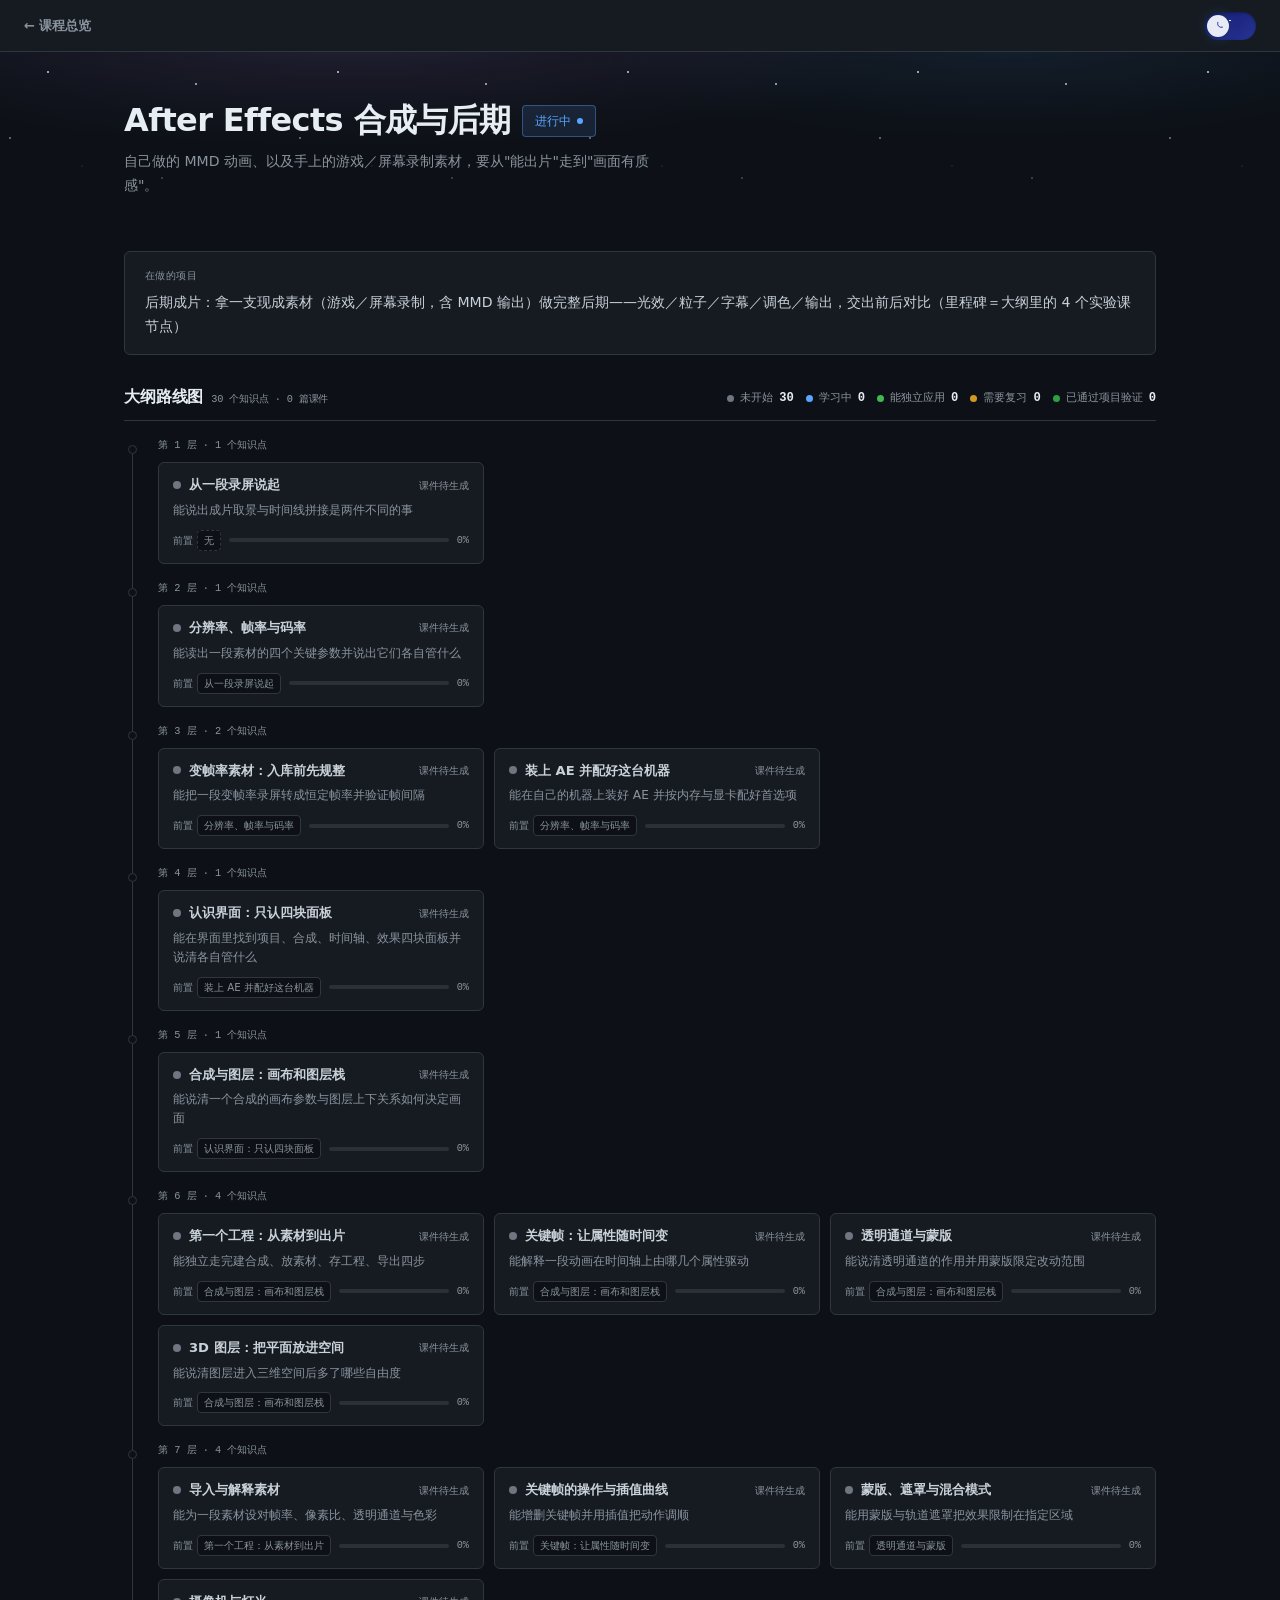
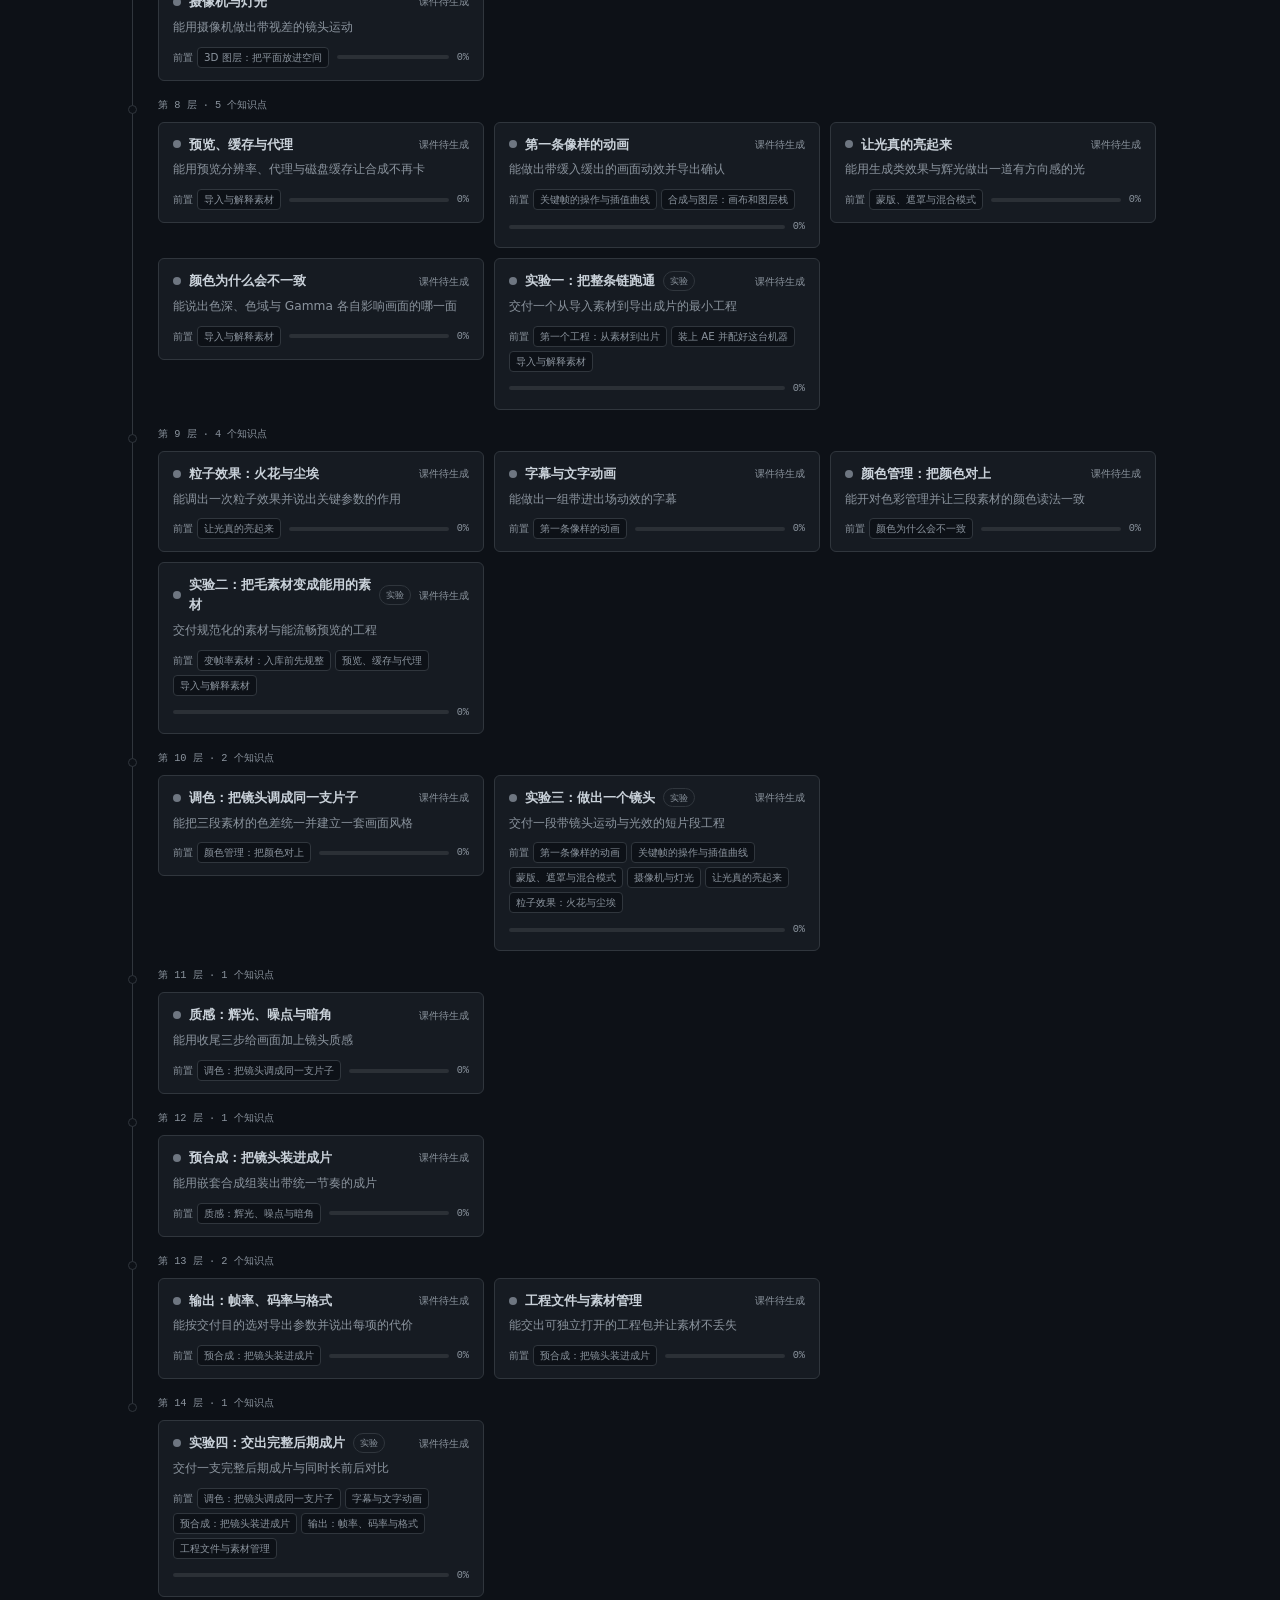
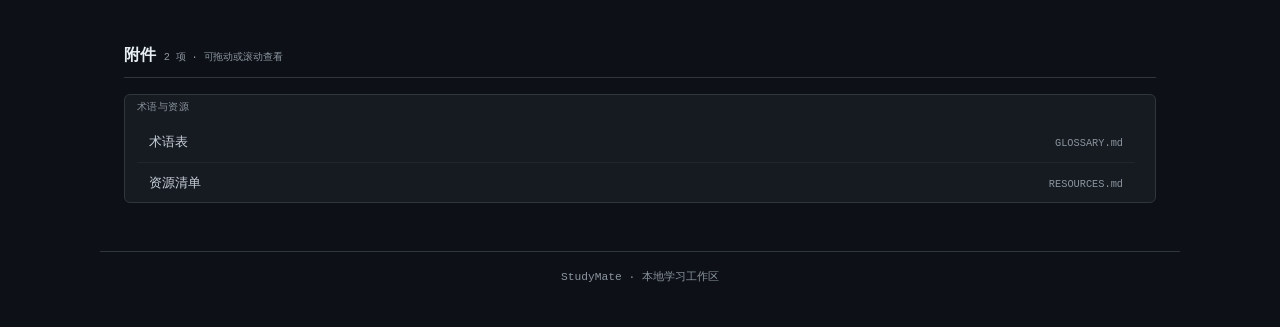
==== .learning/subjects/after-effects/index.html @ aaeaab0e "首次发布：StudyMate 学习站点（数据结构 408 + After Effects）" ====
<!DOCTYPE html>
<html lang="zh-CN" data-theme="dark">
<head>
<meta charset="UTF-8">
<meta name="viewport" content="width=device-width, initial-scale=1">
<meta name="description" content="科目主页：大纲路线图（点击节点展开课件）与附件。">
<title>After Effects 合成与后期 · 课程主页</title>

<!-- Sayo UI（vendored，MIT）+ 本项目共享主题层。
     科目页在 .learning/subjects/<slug>/ 下，共享层在 .learning/assets/，所以是 ../../assets/ -->
<link rel="stylesheet" href="../../assets/sayo/sayo.css">
<link rel="stylesheet" href="../../assets/learn-theme.css">

<!-- 主题：首帧前应用已保存的主题（共享逻辑在 ../../assets/learn-theme.js，
     暗色是默认（Sayo 的 Primer 暗色），亮色=我们的暖色系；URL 加 ?theme=light 可临时预览） -->
<script src="../../assets/learn-theme.js"></script>
<script>LearnTheme.apply();</script>

<style>
/* ═══════════════════════════════════════════════════════════════
   科目主页（大纲路线图 + 附件）· 页面专属样式
   组件来自 Sayo；主题与抬头背景图案在 learn-theme.css。
   本页样式全部内联：主页是生成产物，生成器只替换 LEARN 数据占位符注释行，
   其余内容原样保留。
   ═══════════════════════════════════════════════════════════════ */

/* ── 导航栏 ── */
.learn-back {
  display: inline-flex;
  align-items: center;
  gap: 6px;
  font-size: .875rem;
  color: var(--syo-fg-muted);
  text-decoration: none;
  transition: color 160ms var(--syo-ease-out);
}
.learn-back:hover { color: var(--syo-accent); }

/* ── 抬头 ── */
.learn-hero { position: relative; overflow: hidden; }
.learn-hero--subject { padding: clamp(30px, 4.5vw, 48px) 0 clamp(22px, 3vw, 30px); }
.learn-hero__inner { position: relative; z-index: 1; }

.learn-subject-head {
  display: flex;
  align-items: center;
  flex-wrap: wrap;
  gap: var(--syo-space-3);
}

.learn-subject-title {
  margin: 0;
  font-size: clamp(24px, 3.4vw, 32px);
  font-weight: 600;
  letter-spacing: -.02em;
  line-height: 1.3;
}

.learn-subject-mission {
  max-width: 62ch;
  margin: var(--syo-space-2) 0 0;
  font-size: .9375rem;
  line-height: 1.7;
  color: var(--syo-fg-muted);
}

/* ── 主体与区块 ── */
.learn-main { padding-top: 0; }

.learn-section { margin-top: var(--syo-space-8); }

.learn-section__head {
  display: flex;
  align-items: baseline;
  justify-content: space-between;
  flex-wrap: wrap;
  gap: var(--syo-space-2) var(--syo-space-4);
  padding-bottom: var(--syo-space-3);
  margin-bottom: var(--syo-space-4);
  border-bottom: 1px solid var(--syo-border);
}

.learn-section__title { margin: 0; font-size: 1.0625rem; font-weight: 600; }

.learn-section__hint {
  margin-left: var(--syo-space-2);
  font-family: var(--syo-font-mono);
  font-size: .6875rem;
  font-weight: 400;
  color: var(--syo-fg-muted);
}

/* ── 状态概览条（数值由脚本从节点 DOM 统计） ── */
.learn-overview { display: flex; flex-wrap: wrap; gap: var(--syo-space-3); }

.learn-overview__item {
  display: inline-flex;
  align-items: center;
  gap: 6px;
  font-size: .75rem;
  color: var(--syo-fg-muted);
}
.learn-overview__item b {
  font-family: var(--syo-font-mono);
  font-size: .8125rem;
  font-weight: 600;
  color: var(--syo-fg-default);
}

.learn-overview__dot { width: 7px; height: 7px; border-radius: 50%; background: var(--learn-todo); }
.learn-overview__item--learning .learn-overview__dot { background: var(--learn-learning); }
.learn-overview__item--done     .learn-overview__dot { background: var(--learn-done); }
.learn-overview__item--review   .learn-overview__dot { background: var(--learn-review); }
.learn-overview__item--verified .learn-overview__dot { background: var(--learn-verified); }

/* ── 在做的项目 ── */
.learn-project { margin-top: var(--syo-space-6); }

.learn-project__card {
  padding: var(--syo-space-4) var(--syo-space-5);
  background: var(--syo-bg-surface);
  border: 1px solid var(--syo-border);
  border-radius: var(--syo-radius-md);
}

.learn-project__label {
  display: block;
  font-family: var(--syo-font-mono);
  font-size: .6875rem;
  letter-spacing: .04em;
  color: var(--syo-fg-muted);
}

.learn-project__current { margin: 6px 0 0; font-size: .9375rem; }

.learn-project__lists {
  display: flex;
  flex-wrap: wrap;
  gap: var(--syo-space-6);
  margin-top: var(--syo-space-3);
}
.learn-project__sub {
  display: block;
  font-size: .75rem;
  color: var(--syo-fg-muted);
  margin-bottom: 4px;
}
.learn-project__lists ul { margin: 0; padding-left: 1.1em; font-size: .8125rem; line-height: 1.9; }

.learn-project__none {
  margin: 0;
  padding: var(--syo-space-4) var(--syo-space-5);
  font-size: .875rem;
  color: var(--syo-fg-muted);
  border: 1px dashed var(--syo-border);
  border-radius: var(--syo-radius-md);
}

/* ── 大纲路线图：分层卡片 ── */
.learn-roadmap { display: flex; flex-direction: column; }

.learn-level { display: flex; gap: var(--syo-space-4); }

/* 左侧主脉：把各层串成一条线 */
.learn-level__rail { position: relative; width: 18px; flex: none; }
.learn-level__rail::before {
  content: "";
  position: absolute;
  left: 8px; top: 0; bottom: 0;
  width: 1px;
  background: var(--syo-border);
}
.learn-level:first-child .learn-level__rail::before { top: 13px; }
.learn-level:last-child .learn-level__rail::before { bottom: calc(100% - 13px); }

.learn-level__dot {
  position: absolute;
  left: 4px; top: 8px;
  width: 9px; height: 9px;
  border-radius: 50%;
  background: var(--syo-bg-base);
  border: 1px solid var(--syo-border);
}

.learn-level__body { flex: 1; min-width: 0; padding-bottom: var(--syo-space-4); }

.learn-level__label {
  margin-bottom: var(--syo-space-2);
  font-family: var(--syo-font-mono);
  font-size: .6875rem;
  color: var(--syo-fg-muted);
}

.learn-level__grid {
  display: grid;
  grid-template-columns: repeat(auto-fill, minmax(272px, 1fr));
  gap: 10px;
  /* 关键：默认 stretch 会让同层卡片被最高的一张拉齐，
     看起来像"一起展开了"——改成 start，每张卡保持自身高度 */
  align-items: start;
}

/* ── 节点卡（有课件的可点击展开） ── */
.learn-node {
  display: block;
  padding: 12px 14px;
  background: var(--syo-bg-surface);
  border: 1px solid var(--syo-border);
  border-radius: var(--syo-radius-md);
  transition: border-color 160ms var(--syo-ease-out), transform 160ms var(--syo-ease-out);
}
.learn-node--expandable { cursor: pointer; }
.learn-node:hover { border-color: var(--syo-accent); transform: translateY(-1px); }
/* 展开时只给父卡片描边高亮，父卡片本身不长大——长大的是它下面的子卡片组 */
.learn-slot[open] > .learn-node { border-color: var(--syo-accent); }

/* 卡片不许被内容撑宽：details 是网格项、.learn-node 是它的子块，两层都要 min-width:0，
   否则标题的 min-content（nowrap 中文串）会把卡片顶出所在列——"标题超出卡片宽度"就是这么来的 */
.learn-slot, .learn-node { min-width: 0; }

/* 父卡片作为 <summary>：去掉原生三角标记 */
summary.learn-node { list-style: none; }
summary.learn-node::-webkit-details-marker { display: none; }
summary.learn-node:focus-visible { outline: 2px solid var(--syo-accent); outline-offset: 3px; }

.learn-node__row { display: flex; align-items: center; gap: 8px; }

.learn-node__dot { width: 8px; height: 8px; border-radius: 50%; flex: none; background: var(--learn-todo); }

.learn-node__title {
  margin: 0;
  min-width: 0;
  /* 标题最多两行：卡片这一行还有课型徽标/状态/箭头，一行放不下 16 字标题；
     两行比省略号友好，也不至于把卡片撑高（上限由 gen_home.py 的软提醒兜着） */
  display: -webkit-box;
  -webkit-box-orient: vertical;
  -webkit-line-clamp: 2;
  overflow: hidden;
  font-size: .875rem;
  font-weight: 600;
  line-height: 1.5;
  overflow-wrap: anywhere;
}

.learn-node__now {
  flex: none;
  padding: 1px 6px;
  font-family: var(--syo-font-mono);
  font-size: .625rem;
  color: var(--syo-accent);
  border: 1px solid var(--learn-line-accent);
  border-radius: 999px;
}

/* 课型徽标：kind 为「实验」的节点（里程碑验收课）在标题行标出来 */
.learn-node__kind {
  flex: none;
  padding: 1px 6px;
  font-size: .625rem;
  color: var(--syo-fg-muted);
  border: 1px solid var(--syo-border);
  border-radius: 999px;
}

.learn-node__status {
  margin-left: auto;
  flex: none;
  font-size: .6875rem;
  color: var(--syo-fg-muted);
  white-space: nowrap;
}

.learn-node__nolesson {
  margin-left: auto;
  flex: none;
  font-size: .6875rem;
  color: var(--syo-fg-muted);
  white-space: nowrap;
}

/* 展开箭头：纯 CSS 画的 V 形，展开时旋转 */
.learn-node__caret {
  flex: none;
  width: 7px;
  height: 7px;
  margin-left: 2px;
  margin-right: 3px;
  border-right: 1.5px solid var(--syo-fg-muted);
  border-bottom: 1.5px solid var(--syo-fg-muted);
  transform: rotate(-45deg);
  transition: transform 180ms var(--syo-ease-out);
}
.learn-slot[open] .learn-node__caret { transform: rotate(45deg); }

.learn-node__objective {
  display: -webkit-box;
  -webkit-box-orient: vertical;
  -webkit-line-clamp: 2;
  overflow: hidden;
  margin: 6px 0 0;
  font-size: .8125rem;
  line-height: 1.55;
  color: var(--syo-fg-muted);
}

.learn-node__foot { display: flex; align-items: center; gap: 8px; margin-top: 10px; flex-wrap: wrap; }

.learn-node__prereq, .learn-node__chip, .learn-node__mastery, .learn-node__pct { display: inline-flex; }

.learn-node__prereq {
  display: flex;
  align-items: center;
  gap: 4px;
  flex-wrap: wrap;
  font-size: .6875rem;
  color: var(--syo-fg-muted);
}

.learn-node__chip {
  padding: 1px 6px;
  font-size: .6875rem;
  border: 1px solid var(--syo-border);
  border-radius: var(--syo-radius-sm);
  background: var(--syo-bg-base);
}
/* 「无前置」用虚线边框区分，不用 opacity：半透明文字会把对比度压到 2.4:1 */
.learn-node__chip--none { border-style: dashed; }

.learn-node__mastery {
  flex: 1;
  min-width: 36px;
  height: 4px;
  background: var(--learn-track);
  border-radius: 999px;
  overflow: hidden;
}
.learn-node__mastery i { display: block; height: 100%; background: var(--syo-accent); border-radius: 999px; }

.learn-node__pct {
  font-family: var(--syo-font-mono);
  font-size: .6875rem;
  color: var(--syo-fg-muted);
}

/* ── 展开出来的课件子树：一群子卡片 ──
   父卡片不变大；它下面长出一组子卡片，用一条竖线串起来。
   竖线横坐标对齐父卡片的状态点（x=18px），所以看着就是从父节点长出来的。
   子卡片组整体左内边距 30px → 相对子卡片，竖线在 -12px 处。 */
.learn-node__children {
  display: flex;
  flex-direction: column;
  gap: 8px;
  margin-top: 10px;
  padding-left: 30px;
}

.learn-child {
  position: relative;
  display: flex;
  align-items: baseline;
  gap: 8px;
  padding: 8px 12px;
  background: var(--syo-bg-surface);
  border: 1px solid var(--syo-border);
  border-radius: var(--syo-radius-sm);
  font-size: .8125rem;
  color: var(--syo-fg-body);
  text-decoration: none;
  transition: border-color 140ms var(--syo-ease-out), color 140ms var(--syo-ease-out);
}
/* 悬停只改颜色/描边，绝不能用 transform：子卡片一移动，
   挂在它身上的竖线段与分支圆点会跟着偏，树线就断了 */
.learn-child:hover { border-color: var(--syo-accent); color: var(--syo-accent); }
.learn-child:focus-visible { outline: 2px solid var(--syo-accent); outline-offset: 2px; }

/* 竖线：每个子卡片画自己那一段（跨过卡间 8px 间隙），最后一个只画到自身中点 */
.learn-child::before {
  content: "";
  position: absolute;
  left: -12px;
  top: -9px;
  bottom: -9px;
  width: 1px;
  background: var(--syo-border);
}
.learn-child:first-child::before { top: -16px; }   /* 向上接到父卡片 */
.learn-child:last-child::before { bottom: 50%; }

/* 肘：竖线拐进子卡片 */
.learn-child::after {
  content: "";
  position: absolute;
  left: -12px;
  top: 50%;
  width: 12px;
  height: 1px;
  background: var(--syo-border);
}

/* 分支圆点：落在竖线上，与外侧大纲的层级点同款 */
.learn-child__dot {
  position: absolute;
  left: -15.5px;
  top: 50%;
  width: 7px;
  height: 7px;
  margin-top: -3.5px;
  border-radius: 50%;
  background: var(--syo-bg-base);
  border: 1px solid var(--syo-border);
  transition: border-color 140ms var(--syo-ease-out), background-color 140ms var(--syo-ease-out);
}
.learn-child:hover .learn-child__dot { border-color: var(--syo-accent); background: var(--syo-accent); }

.learn-child__no { font-family: var(--syo-font-mono); font-size: .6875rem; color: var(--syo-fg-muted); }
.learn-child__title { min-width: 0; overflow: hidden; text-overflow: ellipsis; white-space: nowrap; }

/* 状态着色：只用状态点，不给整卡上底色 */
.learn-node--learning .learn-node__dot { background: var(--learn-learning); }
.learn-node--done     .learn-node__dot { background: var(--learn-done); }
.learn-node--review   .learn-node__dot { background: var(--learn-review); }
.learn-node--verified .learn-node__dot { background: var(--learn-verified); }

.learn-roadmap__empty,
.learn-attachments__empty {
  margin: 0;
  padding: var(--syo-space-6) var(--syo-space-1);
  font-size: .875rem;
  color: var(--syo-fg-muted);
}

/* ── 附件区：纵向惯性滚动容器 ──
   Sayo 的 .syo-inertia 默认是横排卡片轨道；附件要竖排，所以这里覆盖
   （惯性 JS 本身是双轴的，纵向一样有惯性）。
   滚动区必须"看起来就能滚"，否则用户只会看到一列被截断的附件：
     · 面板外观（底色 + 描边 + 圆角）—— 和页面内容区分开，像个窗口
     · 常驻滚动条 —— 一进页面就能看到右侧有滚动条
     · 底部提示条（sticky）—— 明说"向下滚动查看更多"，滚到底自动隐藏
     · tabindex=0 —— 键盘也能滚（见下方 HTML），焦点环给可见反馈 */
.learn-attachments {
  display: block;
  max-height: 360px;
  overflow-x: hidden;
  overflow-y: auto;
  padding: 4px 10px 0 12px;
  background: var(--syo-bg-surface);
  border: 1px solid var(--syo-border);
  border-radius: var(--syo-radius-md);
  scrollbar-width: thin;
  scrollbar-color: var(--syo-fg-muted) var(--syo-bg-base);
  scrollbar-gutter: stable;
  overscroll-behavior: contain;
  cursor: grab;
}
.learn-attachments:focus-visible { outline: 2px solid var(--syo-accent); outline-offset: 2px; }

/* 常驻滚动条（Chrome/Safari）：一进页面就看得见 */
.learn-attachments::-webkit-scrollbar { width: 9px; }
.learn-attachments::-webkit-scrollbar-track { background: var(--syo-bg-base); border-radius: 999px; }
.learn-attachments::-webkit-scrollbar-thumb {
  background: var(--syo-fg-muted);
  border: 2px solid var(--syo-bg-surface);
  border-radius: 999px;
}
.learn-attachments:hover::-webkit-scrollbar-thumb { background: var(--syo-accent); }

/* 底部提示条：吸在可视区底部；滚到底或内容不足一屏时由脚本隐藏 */
.learn-attachments__more {
  position: sticky;
  bottom: 0;
  margin: 0 -10px 0 -12px;
  padding: 20px 12px 8px;
  background: linear-gradient(to bottom, transparent, var(--syo-bg-surface) 62%);
  font-family: var(--syo-font-mono);
  font-size: .6875rem;
  color: var(--syo-fg-muted);
  text-align: center;
  pointer-events: none;
}
.learn-attachments.is-end .learn-attachments__more,
.learn-attachments.is-short .learn-attachments__more { display: none; }

.learn-attachments__group + .learn-attachments__group { margin-top: var(--syo-space-4); }

.learn-attachments__label {
  margin-bottom: 6px;
  font-family: var(--syo-font-mono);
  font-size: .6875rem;
  letter-spacing: .04em;
  color: var(--syo-fg-muted);
}

.learn-attachment {
  display: flex;
  align-items: baseline;
  justify-content: space-between;
  gap: var(--syo-space-3);
  padding: 9px 12px;
  border-bottom: 1px solid var(--syo-border-muted);
  color: inherit;
  text-decoration: none;
  /* 附件行全是链接：禁掉原生"拖链接"（会出幽灵图并抢走拖拽），
     并禁止拖拽时选中文字——整个面板都要能当拖拽手柄用 */
  -webkit-user-drag: none;
  user-select: none;
  transition: background-color 140ms var(--syo-ease-out), color 140ms var(--syo-ease-out);
}
.learn-attachment:hover { background: var(--syo-bg-base); color: var(--syo-accent); }
.learn-attachment:last-child { border-bottom: 0; }

.learn-attachment__title { font-size: .875rem; min-width: 0; overflow: hidden; text-overflow: ellipsis; white-space: nowrap; }
.learn-attachment__meta {
  flex: none;
  font-family: var(--syo-font-mono);
  font-size: .6875rem;
  color: var(--syo-fg-muted);
}

/* ── 窄屏 ── */
@media (max-width: 768px) {
  .learn-level__grid { grid-template-columns: 1fr; }
  .learn-attachment__meta { display: none; }
}
</style>
</head>

<body>
<a class="learn-skip" href="#learn-content">跳到路线图</a>

<nav class="syo-nav">
  <span class="syo-nav-brand">
    <a class="learn-back" href="../../../index.html">← 课程总览</a>
  </span>

  <div class="syo-nav-links">
    <label class="syo-toggle syo-toggle--theme" id="learn-theme-toggle" title="切换深浅主题" aria-label="切换深浅主题">
      <input type="checkbox" id="learn-theme-checkbox" checked>
      <span class="syo-toggle-track"></span>
      <span class="syo-toggle-knob">
        <svg class="syo-toggle-sun" viewBox="0 0 20 20" fill="none" aria-hidden="true"><circle cx="10" cy="10" r="3.5" stroke="#f57c00" stroke-width="1.5"/><path d="M10 2v2.5M10 15.5V18M2 10h2.5M15.5 10H18M4.34 4.34l1.77 1.77M13.89 13.89l1.77 1.77M4.34 15.66l1.77-1.77M13.89 6.11l1.77-1.77" stroke="#f57c00" stroke-width="1.2" stroke-linecap="round"/></svg>
        <svg class="syo-toggle-moon" viewBox="0 0 20 20" fill="none" aria-hidden="true"><path d="M16.5 12.5A6 6 0 019 4.5a6 6 0 007.5 8z" stroke="#5c6bc0" stroke-width="1.5" stroke-linejoin="round"/></svg>
      </span>
    </label>
  </div>
</nav>

<header class="learn-hero learn-hero--subject">
  <!-- 抬头背景图案（本页不挂视差：视差只开在正文的惯性滚动与课件目录上） -->
  <span class="learn-hero__grid" aria-hidden="true"></span>
  <span class="learn-hero__nebula" aria-hidden="true"></span>
  <span class="learn-hero__stars learn-hero__stars--far" aria-hidden="true"></span>
  <span class="learn-hero__stars learn-hero__stars--near" aria-hidden="true"></span>

  <div class="syo-container learn-hero__inner">
    <div class="learn-subject-head">
      <h1 class="learn-subject-title">After Effects 合成与后期</h1>
      <span class="syo-tag learn-status learn-status--active">进行中<span class="syo-tag-dot syo-tag-dot--blue"></span></span>
    </div>
    <p class="learn-subject-mission">自己做的 MMD 动画、以及手上的游戏／屏幕录制素材，要从"能出片"走到"画面有质感"。</p>
  </div>
</header>

<main class="syo-container learn-main" id="learn-content">

  <!-- 在做的项目：gen_home.py 用 progress.yaml 的 project.current 渲染
       （里程碑是路线图里 `kind: 实验` 的节点，不在这张卡片里） -->
  <section class="learn-project" aria-label="在做的项目">
    <div class="learn-project__card">
  <span class="learn-project__label">在做的项目</span>
  <p class="learn-project__current">后期成片：拿一支现成素材（游戏／屏幕录制，含 MMD 输出）做完整后期——光效／粒子／字幕／调色／输出，交出前后对比（里程碑＝大纲里的 4 个实验课节点）</p>
</div>
  </section>

  <section class="learn-section" aria-labelledby="learn-roadmap-title">
    <div class="learn-section__head">
      <h2 class="learn-section__title" id="learn-roadmap-title">大纲路线图<span class="learn-section__hint" id="learn-roadmap-meta"></span></h2>
      <!-- 状态概览条：数值由脚本从节点 DOM 统计（生成器不必为此准备占位符） -->
      <div class="learn-overview" id="learn-overview">
        <span class="learn-overview__item learn-overview__item--todo"><span class="learn-overview__dot"></span>未开始<b id="learn-count-todo">–</b></span>
        <span class="learn-overview__item learn-overview__item--learning"><span class="learn-overview__dot"></span>学习中<b id="learn-count-learning">–</b></span>
        <span class="learn-overview__item learn-overview__item--done"><span class="learn-overview__dot"></span>能独立应用<b id="learn-count-done">–</b></span>
        <span class="learn-overview__item learn-overview__item--review"><span class="learn-overview__dot"></span>需要复习<b id="learn-count-review">–</b></span>
        <span class="learn-overview__item learn-overview__item--verified"><span class="learn-overview__dot"></span>已通过项目验证<b id="learn-count-verified">–</b></span>
      </div>
    </div>

    <!--
      ============================================================
      生成器渲染规范 1（gen_home.py 按此结构替换下方占位符整行）
      ============================================================
      · 占位符整行替换为 <div class="learn-roadmap">…层级…</div>；
        没有大纲时替换为空字符串（空状态由页面脚本显示）。
      · 分层：按 curriculum.yaml 的 prerequisites 算最长路径层级，第 1 层在前；
        edges 用于校验与跨层依赖，不直接渲染。

      <div class="learn-roadmap">
        <div class="learn-level">
          <div class="learn-level__rail"><span class="learn-level__dot"></span></div>
          <div class="learn-level__body">
            <div class="learn-level__label">第 1 层 · 2 个知识点</div>
            <div class="learn-level__grid">

              <details class="learn-slot" data-id="<节点id>">
                <summary class="learn-node learn-node--learning learn-node--expandable">
                  <span class="learn-node__row">
                    <span class="learn-node__dot"></span>
                    <span class="learn-node__title">节点标题</span>
                    <span class="learn-node__now">当前</span>
                    <span class="learn-node__status">学习中</span>
                    <span class="learn-node__caret" aria-hidden="true"></span>
                  </span>
                  <span class="learn-node__objective">节点目标（objective）</span>
                  <span class="learn-node__foot">
                    <span class="learn-node__prereq">前置 <span class="learn-node__chip">前置节点名</span></span>
                    <span class="learn-node__mastery"><i style="width:NN%"></i></span>
                    <span class="learn-node__pct">NN%</span>
                  </span>
                </summary>
                <div class="learn-node__children">
                  <a class="learn-child" href="lessons/NNNN-xxx.html">
                    <span class="learn-child__dot" aria-hidden="true"></span>
                    <span class="learn-child__no">NNNN</span>
                    <span class="learn-child__title">课件标题</span>
                  </a>
                  （该节点有几篇课件就写几张子卡片，按编号升序）
                </div>
              </details>
              </article>

              没有课件的节点（不可展开）：

              <article class="learn-node learn-node--todo" data-id="<节点id>" data-status="未开始" data-mastery="0">
                <span class="learn-node__row">
                  <span class="learn-node__dot"></span>
                  <span class="learn-node__title">节点标题</span>
                  <span class="learn-node__nolesson">课件待生成</span>
                </span>
                <span class="learn-node__objective">节点目标（objective）</span>
                <span class="learn-node__foot">
                  <span class="learn-node__prereq">前置 <span class="learn-node__chip">前置节点名</span></span>
                  <span class="learn-node__mastery"><i style="width:0%"></i></span>
                  <span class="learn-node__pct">0%</span>
                </span>
              </article>

            </div>
          </div>
        </div>
        …
      </div>

      · 状态 class 映射：未开始→--todo；学习中与初步理解→--learning；
        能独立应用→--done；需要复习→--review；已通过项目验证→--verified
      · 状态文本写 progress.yaml 的原值；data-status 也写原值
      · data-id 必须写课程节点 id（展开状态按它记忆）
      · 有课件的节点：外层用原生 <details class="learn-slot" data-id="<节点id>">
        （无 JS 也能展开、键盘天然可达）；父卡片本身是
        <summary class="learn-node learn-node--<状态> learn-node--expandable">，
        父卡片不会因为展开而变大——变高的是 details 容器本身；
        它下面（details 内容区）是 <div class="learn-node__children">，
        里面按编号升序放该节点的全部课件，每个课件是一张子卡片：
          <a class="learn-child" href="lessons/NNNN-xxx.html">
            <span class="learn-child__dot" aria-hidden="true"></span>
            <span class="learn-child__no">NNNN</span>
            <span class="learn-child__title">课件标题</span>
          </a>
      · 没有课件的节点：不加 --expandable、不用 details，
        就是一张普通 <article class="learn-node learn-node--<状态>">，
        标题所在行加 <span class="learn-node__nolesson">课件待生成</span>，不写 caret
      · 卡片内的元素都用 <span>（summary 的内容模型是 phrasing content，
        不要用 <div>/<p>）；objective 与 foot 用 display:block / flex 控制版式
      · learn-node__now 只出现在状态为“学习中”的节点上
      · 课型徽标：curriculum.yaml 里 `kind: 实验` 的节点（里程碑验收课），在标题行 title 之后
        加 <span class="learn-node__kind">实验</span>；`概念` 与 `实操` 不加徽标
        （有课件时，实验课的说明页也按普通子卡片列在 learn-node__children 里）
      · 前置标签用 prerequisites 里每个 id 对应的节点 title；
        没有前置时写 <span class="learn-node__chip learn-node__chip--none">无</span>
      · 掌握度：i 的 width 用 mastery × 100；没有 mastery 时按 0 处理
      · **卡片是地图不是教案**：标题与 objective 都**最多两行**（超出省略号截断），所以两者都要给
        `title` 属性（悬停看全文：`<span class="learn-node__title" title="全文">`）。
        两条软上限由 gen_home.py 在 stderr 提醒（不阻断）：标题 ≤16 字、objective ≤34 字；
        更长的说明写进 problem / practice / 过关标准——那些字段不上卡片
      ============================================================
    -->
    <div class="learn-roadmap">
  <div class="learn-level">
    <div class="learn-level__rail"><span class="learn-level__dot"></span></div>
    <div class="learn-level__body">
      <div class="learn-level__label">第 1 层 · 1 个知识点</div>
      <div class="learn-level__grid">
<article class="learn-node learn-node--todo" data-id="intro" data-status="未开始" data-mastery="0">
  <span class="learn-node__row"><span class="learn-node__dot"></span><span class="learn-node__title" title="从一段录屏说起">从一段录屏说起</span><span class="learn-node__nolesson">课件待生成</span></span>
  <span class="learn-node__objective" title="能说出成片取景与时间线拼接是两件不同的事">能说出成片取景与时间线拼接是两件不同的事</span>
  <span class="learn-node__foot"><span class="learn-node__prereq">前置 <span class="learn-node__chip learn-node__chip--none">无</span></span><span class="learn-node__mastery"><i style="width:0%"></i></span><span class="learn-node__pct">0%</span></span>
</article>
      </div>
    </div>
  </div>
  <div class="learn-level">
    <div class="learn-level__rail"><span class="learn-level__dot"></span></div>
    <div class="learn-level__body">
      <div class="learn-level__label">第 2 层 · 1 个知识点</div>
      <div class="learn-level__grid">
<article class="learn-node learn-node--todo" data-id="video.params" data-status="未开始" data-mastery="0">
  <span class="learn-node__row"><span class="learn-node__dot"></span><span class="learn-node__title" title="分辨率、帧率与码率">分辨率、帧率与码率</span><span class="learn-node__nolesson">课件待生成</span></span>
  <span class="learn-node__objective" title="能读出一段素材的四个关键参数并说出它们各自管什么">能读出一段素材的四个关键参数并说出它们各自管什么</span>
  <span class="learn-node__foot"><span class="learn-node__prereq">前置 <span class="learn-node__chip">从一段录屏说起</span></span><span class="learn-node__mastery"><i style="width:0%"></i></span><span class="learn-node__pct">0%</span></span>
</article>
      </div>
    </div>
  </div>
  <div class="learn-level">
    <div class="learn-level__rail"><span class="learn-level__dot"></span></div>
    <div class="learn-level__body">
      <div class="learn-level__label">第 3 层 · 2 个知识点</div>
      <div class="learn-level__grid">
<article class="learn-node learn-node--todo" data-id="footage.vfr" data-status="未开始" data-mastery="0">
  <span class="learn-node__row"><span class="learn-node__dot"></span><span class="learn-node__title" title="变帧率素材：入库前先规整">变帧率素材：入库前先规整</span><span class="learn-node__nolesson">课件待生成</span></span>
  <span class="learn-node__objective" title="能把一段变帧率录屏转成恒定帧率并验证帧间隔">能把一段变帧率录屏转成恒定帧率并验证帧间隔</span>
  <span class="learn-node__foot"><span class="learn-node__prereq">前置 <span class="learn-node__chip">分辨率、帧率与码率</span></span><span class="learn-node__mastery"><i style="width:0%"></i></span><span class="learn-node__pct">0%</span></span>
</article>
<article class="learn-node learn-node--todo" data-id="ae.install" data-status="未开始" data-mastery="0">
  <span class="learn-node__row"><span class="learn-node__dot"></span><span class="learn-node__title" title="装上 AE 并配好这台机器">装上 AE 并配好这台机器</span><span class="learn-node__nolesson">课件待生成</span></span>
  <span class="learn-node__objective" title="能在自己的机器上装好 AE 并按内存与显卡配好首选项">能在自己的机器上装好 AE 并按内存与显卡配好首选项</span>
  <span class="learn-node__foot"><span class="learn-node__prereq">前置 <span class="learn-node__chip">分辨率、帧率与码率</span></span><span class="learn-node__mastery"><i style="width:0%"></i></span><span class="learn-node__pct">0%</span></span>
</article>
      </div>
    </div>
  </div>
  <div class="learn-level">
    <div class="learn-level__rail"><span class="learn-level__dot"></span></div>
    <div class="learn-level__body">
      <div class="learn-level__label">第 4 层 · 1 个知识点</div>
      <div class="learn-level__grid">
<article class="learn-node learn-node--todo" data-id="ui.panels" data-status="未开始" data-mastery="0">
  <span class="learn-node__row"><span class="learn-node__dot"></span><span class="learn-node__title" title="认识界面：只认四块面板">认识界面：只认四块面板</span><span class="learn-node__nolesson">课件待生成</span></span>
  <span class="learn-node__objective" title="能在界面里找到项目、合成、时间轴、效果四块面板并说清各自管什么">能在界面里找到项目、合成、时间轴、效果四块面板并说清各自管什么</span>
  <span class="learn-node__foot"><span class="learn-node__prereq">前置 <span class="learn-node__chip">装上 AE 并配好这台机器</span></span><span class="learn-node__mastery"><i style="width:0%"></i></span><span class="learn-node__pct">0%</span></span>
</article>
      </div>
    </div>
  </div>
  <div class="learn-level">
    <div class="learn-level__rail"><span class="learn-level__dot"></span></div>
    <div class="learn-level__body">
      <div class="learn-level__label">第 5 层 · 1 个知识点</div>
      <div class="learn-level__grid">
<article class="learn-node learn-node--todo" data-id="comp.layer" data-status="未开始" data-mastery="0">
  <span class="learn-node__row"><span class="learn-node__dot"></span><span class="learn-node__title" title="合成与图层：画布和图层栈">合成与图层：画布和图层栈</span><span class="learn-node__nolesson">课件待生成</span></span>
  <span class="learn-node__objective" title="能说清一个合成的画布参数与图层上下关系如何决定画面">能说清一个合成的画布参数与图层上下关系如何决定画面</span>
  <span class="learn-node__foot"><span class="learn-node__prereq">前置 <span class="learn-node__chip">认识界面：只认四块面板</span></span><span class="learn-node__mastery"><i style="width:0%"></i></span><span class="learn-node__pct">0%</span></span>
</article>
      </div>
    </div>
  </div>
  <div class="learn-level">
    <div class="learn-level__rail"><span class="learn-level__dot"></span></div>
    <div class="learn-level__body">
      <div class="learn-level__label">第 6 层 · 4 个知识点</div>
      <div class="learn-level__grid">
<article class="learn-node learn-node--todo" data-id="first.project" data-status="未开始" data-mastery="0">
  <span class="learn-node__row"><span class="learn-node__dot"></span><span class="learn-node__title" title="第一个工程：从素材到出片">第一个工程：从素材到出片</span><span class="learn-node__nolesson">课件待生成</span></span>
  <span class="learn-node__objective" title="能独立走完建合成、放素材、存工程、导出四步">能独立走完建合成、放素材、存工程、导出四步</span>
  <span class="learn-node__foot"><span class="learn-node__prereq">前置 <span class="learn-node__chip">合成与图层：画布和图层栈</span></span><span class="learn-node__mastery"><i style="width:0%"></i></span><span class="learn-node__pct">0%</span></span>
</article>
<article class="learn-node learn-node--todo" data-id="keyframe.concept" data-status="未开始" data-mastery="0">
  <span class="learn-node__row"><span class="learn-node__dot"></span><span class="learn-node__title" title="关键帧：让属性随时间变">关键帧：让属性随时间变</span><span class="learn-node__nolesson">课件待生成</span></span>
  <span class="learn-node__objective" title="能解释一段动画在时间轴上由哪几个属性驱动">能解释一段动画在时间轴上由哪几个属性驱动</span>
  <span class="learn-node__foot"><span class="learn-node__prereq">前置 <span class="learn-node__chip">合成与图层：画布和图层栈</span></span><span class="learn-node__mastery"><i style="width:0%"></i></span><span class="learn-node__pct">0%</span></span>
</article>
<article class="learn-node learn-node--todo" data-id="masking.alpha" data-status="未开始" data-mastery="0">
  <span class="learn-node__row"><span class="learn-node__dot"></span><span class="learn-node__title" title="透明通道与蒙版">透明通道与蒙版</span><span class="learn-node__nolesson">课件待生成</span></span>
  <span class="learn-node__objective" title="能说清透明通道的作用并用蒙版限定改动范围">能说清透明通道的作用并用蒙版限定改动范围</span>
  <span class="learn-node__foot"><span class="learn-node__prereq">前置 <span class="learn-node__chip">合成与图层：画布和图层栈</span></span><span class="learn-node__mastery"><i style="width:0%"></i></span><span class="learn-node__pct">0%</span></span>
</article>
<article class="learn-node learn-node--todo" data-id="layers.3d" data-status="未开始" data-mastery="0">
  <span class="learn-node__row"><span class="learn-node__dot"></span><span class="learn-node__title" title="3D 图层：把平面放进空间">3D 图层：把平面放进空间</span><span class="learn-node__nolesson">课件待生成</span></span>
  <span class="learn-node__objective" title="能说清图层进入三维空间后多了哪些自由度">能说清图层进入三维空间后多了哪些自由度</span>
  <span class="learn-node__foot"><span class="learn-node__prereq">前置 <span class="learn-node__chip">合成与图层：画布和图层栈</span></span><span class="learn-node__mastery"><i style="width:0%"></i></span><span class="learn-node__pct">0%</span></span>
</article>
      </div>
    </div>
  </div>
  <div class="learn-level">
    <div class="learn-level__rail"><span class="learn-level__dot"></span></div>
    <div class="learn-level__body">
      <div class="learn-level__label">第 7 层 · 4 个知识点</div>
      <div class="learn-level__grid">
<article class="learn-node learn-node--todo" data-id="import.interpret" data-status="未开始" data-mastery="0">
  <span class="learn-node__row"><span class="learn-node__dot"></span><span class="learn-node__title" title="导入与解释素材">导入与解释素材</span><span class="learn-node__nolesson">课件待生成</span></span>
  <span class="learn-node__objective" title="能为一段素材设对帧率、像素比、透明通道与色彩">能为一段素材设对帧率、像素比、透明通道与色彩</span>
  <span class="learn-node__foot"><span class="learn-node__prereq">前置 <span class="learn-node__chip">第一个工程：从素材到出片</span></span><span class="learn-node__mastery"><i style="width:0%"></i></span><span class="learn-node__pct">0%</span></span>
</article>
<article class="learn-node learn-node--todo" data-id="keyframe.op" data-status="未开始" data-mastery="0">
  <span class="learn-node__row"><span class="learn-node__dot"></span><span class="learn-node__title" title="关键帧的操作与插值曲线">关键帧的操作与插值曲线</span><span class="learn-node__nolesson">课件待生成</span></span>
  <span class="learn-node__objective" title="能增删关键帧并用插值把动作调顺">能增删关键帧并用插值把动作调顺</span>
  <span class="learn-node__foot"><span class="learn-node__prereq">前置 <span class="learn-node__chip">关键帧：让属性随时间变</span></span><span class="learn-node__mastery"><i style="width:0%"></i></span><span class="learn-node__pct">0%</span></span>
</article>
<article class="learn-node learn-node--todo" data-id="masking.practice" data-status="未开始" data-mastery="0">
  <span class="learn-node__row"><span class="learn-node__dot"></span><span class="learn-node__title" title="蒙版、遮罩与混合模式">蒙版、遮罩与混合模式</span><span class="learn-node__nolesson">课件待生成</span></span>
  <span class="learn-node__objective" title="能用蒙版与轨道遮罩把效果限制在指定区域">能用蒙版与轨道遮罩把效果限制在指定区域</span>
  <span class="learn-node__foot"><span class="learn-node__prereq">前置 <span class="learn-node__chip">透明通道与蒙版</span></span><span class="learn-node__mastery"><i style="width:0%"></i></span><span class="learn-node__pct">0%</span></span>
</article>
<article class="learn-node learn-node--todo" data-id="layers.camera" data-status="未开始" data-mastery="0">
  <span class="learn-node__row"><span class="learn-node__dot"></span><span class="learn-node__title" title="摄像机与灯光">摄像机与灯光</span><span class="learn-node__nolesson">课件待生成</span></span>
  <span class="learn-node__objective" title="能用摄像机做出带视差的镜头运动">能用摄像机做出带视差的镜头运动</span>
  <span class="learn-node__foot"><span class="learn-node__prereq">前置 <span class="learn-node__chip">3D 图层：把平面放进空间</span></span><span class="learn-node__mastery"><i style="width:0%"></i></span><span class="learn-node__pct">0%</span></span>
</article>
      </div>
    </div>
  </div>
  <div class="learn-level">
    <div class="learn-level__rail"><span class="learn-level__dot"></span></div>
    <div class="learn-level__body">
      <div class="learn-level__label">第 8 层 · 5 个知识点</div>
      <div class="learn-level__grid">
<article class="learn-node learn-node--todo" data-id="perf.proxy" data-status="未开始" data-mastery="0">
  <span class="learn-node__row"><span class="learn-node__dot"></span><span class="learn-node__title" title="预览、缓存与代理">预览、缓存与代理</span><span class="learn-node__nolesson">课件待生成</span></span>
  <span class="learn-node__objective" title="能用预览分辨率、代理与磁盘缓存让合成不再卡">能用预览分辨率、代理与磁盘缓存让合成不再卡</span>
  <span class="learn-node__foot"><span class="learn-node__prereq">前置 <span class="learn-node__chip">导入与解释素材</span></span><span class="learn-node__mastery"><i style="width:0%"></i></span><span class="learn-node__pct">0%</span></span>
</article>
<article class="learn-node learn-node--todo" data-id="keyframe.practice" data-status="未开始" data-mastery="0">
  <span class="learn-node__row"><span class="learn-node__dot"></span><span class="learn-node__title" title="第一条像样的动画">第一条像样的动画</span><span class="learn-node__nolesson">课件待生成</span></span>
  <span class="learn-node__objective" title="能做出带缓入缓出的画面动效并导出确认">能做出带缓入缓出的画面动效并导出确认</span>
  <span class="learn-node__foot"><span class="learn-node__prereq">前置 <span class="learn-node__chip">关键帧的操作与插值曲线</span><span class="learn-node__chip">合成与图层：画布和图层栈</span></span><span class="learn-node__mastery"><i style="width:0%"></i></span><span class="learn-node__pct">0%</span></span>
</article>
<article class="learn-node learn-node--todo" data-id="light.effects" data-status="未开始" data-mastery="0">
  <span class="learn-node__row"><span class="learn-node__dot"></span><span class="learn-node__title" title="让光真的亮起来">让光真的亮起来</span><span class="learn-node__nolesson">课件待生成</span></span>
  <span class="learn-node__objective" title="能用生成类效果与辉光做出一道有方向感的光">能用生成类效果与辉光做出一道有方向感的光</span>
  <span class="learn-node__foot"><span class="learn-node__prereq">前置 <span class="learn-node__chip">蒙版、遮罩与混合模式</span></span><span class="learn-node__mastery"><i style="width:0%"></i></span><span class="learn-node__pct">0%</span></span>
</article>
<article class="learn-node learn-node--todo" data-id="color.basics" data-status="未开始" data-mastery="0">
  <span class="learn-node__row"><span class="learn-node__dot"></span><span class="learn-node__title" title="颜色为什么会不一致">颜色为什么会不一致</span><span class="learn-node__nolesson">课件待生成</span></span>
  <span class="learn-node__objective" title="能说出色深、色域与 Gamma 各自影响画面的哪一面">能说出色深、色域与 Gamma 各自影响画面的哪一面</span>
  <span class="learn-node__foot"><span class="learn-node__prereq">前置 <span class="learn-node__chip">导入与解释素材</span></span><span class="learn-node__mastery"><i style="width:0%"></i></span><span class="learn-node__pct">0%</span></span>
</article>
<article class="learn-node learn-node--todo" data-id="lab.1" data-status="未开始" data-mastery="0">
  <span class="learn-node__row"><span class="learn-node__dot"></span><span class="learn-node__title" title="实验一：把整条链跑通">实验一：把整条链跑通</span><span class="learn-node__kind">实验</span><span class="learn-node__nolesson">课件待生成</span></span>
  <span class="learn-node__objective" title="交付一个从导入素材到导出成片的最小工程">交付一个从导入素材到导出成片的最小工程</span>
  <span class="learn-node__foot"><span class="learn-node__prereq">前置 <span class="learn-node__chip">第一个工程：从素材到出片</span><span class="learn-node__chip">装上 AE 并配好这台机器</span><span class="learn-node__chip">导入与解释素材</span></span><span class="learn-node__mastery"><i style="width:0%"></i></span><span class="learn-node__pct">0%</span></span>
</article>
      </div>
    </div>
  </div>
  <div class="learn-level">
    <div class="learn-level__rail"><span class="learn-level__dot"></span></div>
    <div class="learn-level__body">
      <div class="learn-level__label">第 9 层 · 4 个知识点</div>
      <div class="learn-level__grid">
<article class="learn-node learn-node--todo" data-id="particles" data-status="未开始" data-mastery="0">
  <span class="learn-node__row"><span class="learn-node__dot"></span><span class="learn-node__title" title="粒子效果：火花与尘埃">粒子效果：火花与尘埃</span><span class="learn-node__nolesson">课件待生成</span></span>
  <span class="learn-node__objective" title="能调出一次粒子效果并说出关键参数的作用">能调出一次粒子效果并说出关键参数的作用</span>
  <span class="learn-node__foot"><span class="learn-node__prereq">前置 <span class="learn-node__chip">让光真的亮起来</span></span><span class="learn-node__mastery"><i style="width:0%"></i></span><span class="learn-node__pct">0%</span></span>
</article>
<article class="learn-node learn-node--todo" data-id="text.anim" data-status="未开始" data-mastery="0">
  <span class="learn-node__row"><span class="learn-node__dot"></span><span class="learn-node__title" title="字幕与文字动画">字幕与文字动画</span><span class="learn-node__nolesson">课件待生成</span></span>
  <span class="learn-node__objective" title="能做出一组带进出场动效的字幕">能做出一组带进出场动效的字幕</span>
  <span class="learn-node__foot"><span class="learn-node__prereq">前置 <span class="learn-node__chip">第一条像样的动画</span></span><span class="learn-node__mastery"><i style="width:0%"></i></span><span class="learn-node__pct">0%</span></span>
</article>
<article class="learn-node learn-node--todo" data-id="color.management" data-status="未开始" data-mastery="0">
  <span class="learn-node__row"><span class="learn-node__dot"></span><span class="learn-node__title" title="颜色管理：把颜色对上">颜色管理：把颜色对上</span><span class="learn-node__nolesson">课件待生成</span></span>
  <span class="learn-node__objective" title="能开对色彩管理并让三段素材的颜色读法一致">能开对色彩管理并让三段素材的颜色读法一致</span>
  <span class="learn-node__foot"><span class="learn-node__prereq">前置 <span class="learn-node__chip">颜色为什么会不一致</span></span><span class="learn-node__mastery"><i style="width:0%"></i></span><span class="learn-node__pct">0%</span></span>
</article>
<article class="learn-node learn-node--todo" data-id="lab.2" data-status="未开始" data-mastery="0">
  <span class="learn-node__row"><span class="learn-node__dot"></span><span class="learn-node__title" title="实验二：把毛素材变成能用的素材">实验二：把毛素材变成能用的素材</span><span class="learn-node__kind">实验</span><span class="learn-node__nolesson">课件待生成</span></span>
  <span class="learn-node__objective" title="交付规范化的素材与能流畅预览的工程">交付规范化的素材与能流畅预览的工程</span>
  <span class="learn-node__foot"><span class="learn-node__prereq">前置 <span class="learn-node__chip">变帧率素材：入库前先规整</span><span class="learn-node__chip">预览、缓存与代理</span><span class="learn-node__chip">导入与解释素材</span></span><span class="learn-node__mastery"><i style="width:0%"></i></span><span class="learn-node__pct">0%</span></span>
</article>
      </div>
    </div>
  </div>
  <div class="learn-level">
    <div class="learn-level__rail"><span class="learn-level__dot"></span></div>
    <div class="learn-level__body">
      <div class="learn-level__label">第 10 层 · 2 个知识点</div>
      <div class="learn-level__grid">
<article class="learn-node learn-node--todo" data-id="color.grading" data-status="未开始" data-mastery="0">
  <span class="learn-node__row"><span class="learn-node__dot"></span><span class="learn-node__title" title="调色：把镜头调成同一支片子">调色：把镜头调成同一支片子</span><span class="learn-node__nolesson">课件待生成</span></span>
  <span class="learn-node__objective" title="能把三段素材的色差统一并建立一套画面风格">能把三段素材的色差统一并建立一套画面风格</span>
  <span class="learn-node__foot"><span class="learn-node__prereq">前置 <span class="learn-node__chip">颜色管理：把颜色对上</span></span><span class="learn-node__mastery"><i style="width:0%"></i></span><span class="learn-node__pct">0%</span></span>
</article>
<article class="learn-node learn-node--todo" data-id="lab.3" data-status="未开始" data-mastery="0">
  <span class="learn-node__row"><span class="learn-node__dot"></span><span class="learn-node__title" title="实验三：做出一个镜头">实验三：做出一个镜头</span><span class="learn-node__kind">实验</span><span class="learn-node__nolesson">课件待生成</span></span>
  <span class="learn-node__objective" title="交付一段带镜头运动与光效的短片段工程">交付一段带镜头运动与光效的短片段工程</span>
  <span class="learn-node__foot"><span class="learn-node__prereq">前置 <span class="learn-node__chip">第一条像样的动画</span><span class="learn-node__chip">关键帧的操作与插值曲线</span><span class="learn-node__chip">蒙版、遮罩与混合模式</span><span class="learn-node__chip">摄像机与灯光</span><span class="learn-node__chip">让光真的亮起来</span><span class="learn-node__chip">粒子效果：火花与尘埃</span></span><span class="learn-node__mastery"><i style="width:0%"></i></span><span class="learn-node__pct">0%</span></span>
</article>
      </div>
    </div>
  </div>
  <div class="learn-level">
    <div class="learn-level__rail"><span class="learn-level__dot"></span></div>
    <div class="learn-level__body">
      <div class="learn-level__label">第 11 层 · 1 个知识点</div>
      <div class="learn-level__grid">
<article class="learn-node learn-node--todo" data-id="texture.polish" data-status="未开始" data-mastery="0">
  <span class="learn-node__row"><span class="learn-node__dot"></span><span class="learn-node__title" title="质感：辉光、噪点与暗角">质感：辉光、噪点与暗角</span><span class="learn-node__nolesson">课件待生成</span></span>
  <span class="learn-node__objective" title="能用收尾三步给画面加上镜头质感">能用收尾三步给画面加上镜头质感</span>
  <span class="learn-node__foot"><span class="learn-node__prereq">前置 <span class="learn-node__chip">调色：把镜头调成同一支片子</span></span><span class="learn-node__mastery"><i style="width:0%"></i></span><span class="learn-node__pct">0%</span></span>
</article>
      </div>
    </div>
  </div>
  <div class="learn-level">
    <div class="learn-level__rail"><span class="learn-level__dot"></span></div>
    <div class="learn-level__body">
      <div class="learn-level__label">第 12 层 · 1 个知识点</div>
      <div class="learn-level__grid">
<article class="learn-node learn-node--todo" data-id="comp.assemble" data-status="未开始" data-mastery="0">
  <span class="learn-node__row"><span class="learn-node__dot"></span><span class="learn-node__title" title="预合成：把镜头装进成片">预合成：把镜头装进成片</span><span class="learn-node__nolesson">课件待生成</span></span>
  <span class="learn-node__objective" title="能用嵌套合成组装出带统一节奏的成片">能用嵌套合成组装出带统一节奏的成片</span>
  <span class="learn-node__foot"><span class="learn-node__prereq">前置 <span class="learn-node__chip">质感：辉光、噪点与暗角</span></span><span class="learn-node__mastery"><i style="width:0%"></i></span><span class="learn-node__pct">0%</span></span>
</article>
      </div>
    </div>
  </div>
  <div class="learn-level">
    <div class="learn-level__rail"><span class="learn-level__dot"></span></div>
    <div class="learn-level__body">
      <div class="learn-level__label">第 13 层 · 2 个知识点</div>
      <div class="learn-level__grid">
<article class="learn-node learn-node--todo" data-id="encoding.output" data-status="未开始" data-mastery="0">
  <span class="learn-node__row"><span class="learn-node__dot"></span><span class="learn-node__title" title="输出：帧率、码率与格式">输出：帧率、码率与格式</span><span class="learn-node__nolesson">课件待生成</span></span>
  <span class="learn-node__objective" title="能按交付目的选对导出参数并说出每项的代价">能按交付目的选对导出参数并说出每项的代价</span>
  <span class="learn-node__foot"><span class="learn-node__prereq">前置 <span class="learn-node__chip">预合成：把镜头装进成片</span></span><span class="learn-node__mastery"><i style="width:0%"></i></span><span class="learn-node__pct">0%</span></span>
</article>
<article class="learn-node learn-node--todo" data-id="project.organize" data-status="未开始" data-mastery="0">
  <span class="learn-node__row"><span class="learn-node__dot"></span><span class="learn-node__title" title="工程文件与素材管理">工程文件与素材管理</span><span class="learn-node__nolesson">课件待生成</span></span>
  <span class="learn-node__objective" title="能交出可独立打开的工程包并让素材不丢失">能交出可独立打开的工程包并让素材不丢失</span>
  <span class="learn-node__foot"><span class="learn-node__prereq">前置 <span class="learn-node__chip">预合成：把镜头装进成片</span></span><span class="learn-node__mastery"><i style="width:0%"></i></span><span class="learn-node__pct">0%</span></span>
</article>
      </div>
    </div>
  </div>
  <div class="learn-level">
    <div class="learn-level__rail"><span class="learn-level__dot"></span></div>
    <div class="learn-level__body">
      <div class="learn-level__label">第 14 层 · 1 个知识点</div>
      <div class="learn-level__grid">
<article class="learn-node learn-node--todo" data-id="lab.4" data-status="未开始" data-mastery="0">
  <span class="learn-node__row"><span class="learn-node__dot"></span><span class="learn-node__title" title="实验四：交出完整后期成片">实验四：交出完整后期成片</span><span class="learn-node__kind">实验</span><span class="learn-node__nolesson">课件待生成</span></span>
  <span class="learn-node__objective" title="交付一支完整后期成片与同时长前后对比">交付一支完整后期成片与同时长前后对比</span>
  <span class="learn-node__foot"><span class="learn-node__prereq">前置 <span class="learn-node__chip">调色：把镜头调成同一支片子</span><span class="learn-node__chip">字幕与文字动画</span><span class="learn-node__chip">预合成：把镜头装进成片</span><span class="learn-node__chip">输出：帧率、码率与格式</span><span class="learn-node__chip">工程文件与素材管理</span></span><span class="learn-node__mastery"><i style="width:0%"></i></span><span class="learn-node__pct">0%</span></span>
</article>
      </div>
    </div>
  </div>
</div>

    <p class="learn-roadmap__empty" id="learn-roadmap-empty" hidden>这门课还没有大纲。回到会话里让 agent 生成课程吧。</p>
  </section>

  <section class="learn-section" aria-labelledby="learn-attachments-title">
    <div class="learn-section__head">
      <h2 class="learn-section__title" id="learn-attachments-title">附件<span class="learn-section__hint" id="learn-attachments-hint">拖动列表可惯性滚动</span></h2>
    </div>

    <!-- 纵向惯性滚动容器：Sayo 的 data-syo-inertia 自动初始化（.learn-attachments 覆盖成竖排）。
         tabindex + role + aria-label 让键盘也能滚动，并且读屏能知道这是个可滚区域 -->
    <div class="syo-inertia learn-attachments" data-syo-inertia
         tabindex="0" role="region" aria-label="附件列表，可用方向键或拖动滚动">

      <!--
        ============================================================
        生成器渲染规范 2
        ============================================================
        · 占位符整行替换为全部附件分组（容器、滚动行为与底部提示条由模板提供，生成器只出分组内容，
          不要动容器上的 tabindex/role/aria-label，也不要删掉末尾的 .learn-attachments__more 提示条）；
          一个附件都没有时替换为：
          <p class="learn-attachments__empty">还没有附件。速查文档、术语表、学习记录都会出现在这里。</p>
        · 分组顺序固定，空分组整组省略：

        <div class="learn-attachments__group">
          <div class="learn-attachments__label">参考文档</div>
          <a class="learn-attachment" href="reference/http-status.html">
            <span class="learn-attachment__title">HTTP 状态码速查</span>
            <span class="learn-attachment__meta">reference/</span>
          </a>
        </div>

        · 分组与数据源：
          参考文档   ← reference/*.html（标题取页面标题或文件名，meta 写所在目录）
          术语与资源 ← GLOSSARY.md（标题写“术语表”）、RESOURCES.md（标题写“资源清单”）
          学习记录   ← learning-records/*.md（按编号升序）
          会话摘要   ← sessions/*.md（按日期倒序，最新的在前）
        · meta 写相对科目目录的路径（如 reference/ 或 learning-records/0012-xxx.md）
        ============================================================
      -->
        <div class="learn-attachments__group">
    <div class="learn-attachments__label">术语与资源</div>
    <a class="learn-attachment" href="GLOSSARY.html">
      <span class="learn-attachment__title">术语表</span>
      <span class="learn-attachment__meta">GLOSSARY.md</span>
    </a>
    <a class="learn-attachment" href="RESOURCES.html">
      <span class="learn-attachment__title">资源清单</span>
      <span class="learn-attachment__meta">RESOURCES.md</span>
    </a>
  </div>

      <!-- 吸底提示条：内容超出一屏时出现，滚到底自动隐藏（脚本切换 class） -->
      <p class="learn-attachments__more" aria-hidden="true">向下滚动查看更多 ↓</p>

    </div>
  </section>

</main>

<footer class="learn-footer syo-container">StudyMate · 本地学习工作区</footer>

<script src="../../assets/sayo/sayo.js"></script>
<script>
(function () {
  'use strict';

  var root = document.documentElement;
  var OPEN_KEY = 'le-open-nodes';

  /* ---------- 主题开关（主题本身已在 <head> 里应用） ---------- */
  LearnTheme.wire(document.getElementById('learn-theme-checkbox'));

  /* ---------- 状态概览条 + 区块计数：从节点 DOM 统计 ---------- */
  var nodes = Array.prototype.slice.call(document.querySelectorAll('.learn-node'));
  var overviewEl = document.getElementById('learn-overview');
  var roadmapMetaEl = document.getElementById('learn-roadmap-meta');
  var roadmapEmptyEl = document.getElementById('learn-roadmap-empty');

  if (nodes.length === 0) {
    if (overviewEl) overviewEl.hidden = true;
    if (roadmapMetaEl) roadmapMetaEl.textContent = '';
    if (roadmapEmptyEl) roadmapEmptyEl.hidden = false;
  } else {
    var counts = { todo: 0, learning: 0, done: 0, review: 0, verified: 0 };
    nodes.forEach(function (node) {
      Object.keys(counts).forEach(function (key) {
        if (node.classList.contains('learn-node--' + key)) counts[key]++;
      });
    });
    Object.keys(counts).forEach(function (key) {
      var el = document.getElementById('learn-count-' + key);
      if (el) el.textContent = counts[key];
    });
    if (roadmapMetaEl) {
      var lessonTotal = document.querySelectorAll('.learn-child').length;
      roadmapMetaEl.textContent = nodes.length + ' 个知识点 · ' + lessonTotal + ' 篇课件';
    }
  }

  /* ---------- 节点卡展开状态记忆 ----------
     展开/收起本身是原生 <details>（无 JS 也能用、键盘可达），
     这里只负责把展开过的节点 id 记在 localStorage，下次打开保持原样。 */
  var OPEN_KEY = 'le-open-nodes';
  var openSet = {};
  try {
    (JSON.parse(localStorage.getItem(OPEN_KEY) || '[]') || []).forEach(function (id) { openSet[id] = true; });
  } catch (e) {}

  function saveOpen() {
    try { localStorage.setItem(OPEN_KEY, JSON.stringify(Object.keys(openSet))); } catch (e) {}
  }

  Array.prototype.forEach.call(document.querySelectorAll('details.learn-slot'), function (slot) {
    var id = slot.dataset.id || '';
    if (id && openSet[id]) slot.open = true;

    slot.addEventListener('toggle', function () {
      if (!id) return;
      if (slot.open) openSet[id] = true; else delete openSet[id];
      saveOpen();
    });
  });

  /* ---------- 附件区：计数、空状态与"可滚动"提示 ---------- */
  var attachHintEl = document.getElementById('learn-attachments-hint');
  var attachBox = document.querySelector('.learn-attachments');
  var attachCount = document.querySelectorAll('.learn-attachment').length;

  if (attachHintEl) {
    var attachEmpty = document.querySelector('.learn-attachments__empty');
    if (attachCount === 0) {
      if (attachEmpty) attachEmpty.hidden = false;
      attachHintEl.textContent = '还没有附件';
    } else {
      attachHintEl.textContent = attachCount + ' 项 · 可拖动或滚动查看';
    }
  }

  /* 在链接上按下拖动 = 滚动，不是拖链接、也不是点击跳转。
     容器的 mousedown 已经能启动 Sayo 的惯性（事件会从链接冒泡上来），
     但浏览器默认还会做两件事，必须压掉：
       · 原生链接拖拽（幽灵图会把后续 mousemove 抢走）→ dragstart preventDefault
       · 松手时把这次拖拽当成一次 click → 位移超过阈值就吞掉这次 click
     原地点击（位移 < 5px）与键盘回车不受影响，照常打开链接。 */
  if (attachBox) {
    attachBox.addEventListener('dragstart', function (event) { event.preventDefault(); });

    var pressX = 0, pressY = 0, pressed = false;

    attachBox.addEventListener('mousedown', function (event) {
      pressed = true;
      pressX = event.clientX;
      pressY = event.clientY;
    });
    attachBox.addEventListener('touchstart', function (event) {
      if (!event.touches || !event.touches.length) return;
      pressed = true;
      pressX = event.touches[0].clientX;
      pressY = event.touches[0].clientY;
    }, { passive: true });

    /* 捕获阶段拦，先于链接的默认跳转 */
    attachBox.addEventListener('click', function (event) {
      if (!pressed) return;          // 键盘回车等：clientX/Y 为 0，不拦
      pressed = false;
      if (Math.abs(event.clientX - pressX) > 5 || Math.abs(event.clientY - pressY) > 5) {
        event.preventDefault();
        event.stopPropagation();
      }
    }, true);
  }

  /* 内容不足一屏 → 隐藏提示条（is-short）；滚到底 → 隐藏（is-end） */
  if (attachBox) {
    var syncAttachHint = function () {
      var overflow = attachBox.scrollHeight - attachBox.clientHeight;
      var atEnd = attachBox.scrollTop >= overflow - 4;
      attachBox.classList.toggle('is-short', overflow <= 4);
      attachBox.classList.toggle('is-end', overflow > 4 && atEnd);
    };
    syncAttachHint();
    attachBox.addEventListener('scroll', syncAttachHint, { passive: true });
    window.addEventListener('resize', syncAttachHint);
  }
})();
</script>
</body>
</html>
---- .learning/assets/sayo/sayo.css ----
/* ═══════════════════════════════════════════════════════════════
   SAYO UI — DESIGN TOKENS & CORE
   GitHub Primer Dark + Sayo interaction engine
   Zero dependencies. CSS variable driven. Dark-first.
   ═══════════════════════════════════════════════════════════════ */

/* ── TOKENS ─────────────────────────────────────────────────── */
:root {
  /* Backgrounds */
  --syo-bg-base:      #0d1117;
  --syo-bg-surface:   #161b22;
  --syo-bg-elevated:  #1c2129;
  --syo-bg-selection: rgba(31, 111, 235, 0.2);

  /* Borders */
  --syo-border:       #30363d;
  --syo-border-muted: #21262d;

  /* Foregrounds */
  --syo-fg-default: #e6edf3;
  --syo-fg-body:    #c9d1d9;
  --syo-fg-muted:   #8b949e;

  /* Functional */
  --syo-red:    #f85149;
  --syo-orange: #f0883e;
  --syo-yellow: #d29922;
  --syo-green:  #3fb950;
  --syo-teal:   #39d353;
  --syo-cyan:   #79c0ff;
  --syo-blue:   #58a6ff;
  --syo-purple: #bc8cff;
  --syo-pink:   #d2a8ff;

  /* Semantic roles */
  --syo-danger:    var(--syo-red);
  --syo-warning:   var(--syo-yellow);
  --syo-success:   var(--syo-green);
  --syo-info:      var(--syo-blue);
  --syo-accent:    var(--syo-purple);
  --syo-secondary: var(--syo-cyan);
  --syo-special:   var(--syo-orange);
  --syo-subtle:    var(--syo-teal);

  /* Syntax highlight */
  --syo-syn-comment:  #8b949e;
  --syo-syn-keyword:  #ff7b72;
  --syo-syn-string:   #a5d6ff;
  --syo-syn-func:     #d2a8ff;
  --syo-syn-type:     #ffa657;
  --syo-syn-macro:    #f2cc60;
  --syo-syn-operator: #79c0ff;
  --syo-syn-number:   #a5d6ff;

  /* Typography */
  --syo-font-sans:  "Inter", "Noto Sans SC", "PingFang SC", "Microsoft YaHei", -apple-system, BlinkMacSystemFont, sans-serif;
  --syo-font-mono:  "Fira Code", "SF Mono", "Cascadia Code", "JetBrains Mono", monospace;
  --syo-font-size:  15px;
  --syo-line-height: 1.65;

  /* Spacing scale */
  --syo-space-1: 4px;
  --syo-space-2: 8px;
  --syo-space-3: 12px;
  --syo-space-4: 16px;
  --syo-space-5: 20px;
  --syo-space-6: 24px;
  --syo-space-8: 32px;
  --syo-space-10: 40px;
  --syo-space-12: 48px;

  /* Radii */
  --syo-radius-sm: 4px;
  --syo-radius-md: 6px;
  --syo-radius-lg: 8px;
  --syo-radius-full: 999px;

  /* Container */
  --syo-container: 860px;

  /* Nav */
  --syo-nav-height: 52px;

  /* Easing */
  --syo-ease-elastic:  cubic-bezier(0.34, 1.56, 0.64, 1);
  --syo-ease-out:      cubic-bezier(0.4, 0, 0.2, 1);
  --syo-ease-spring:   cubic-bezier(0.25, 0.46, 0.45, 0.94);

  /* Transitions */
  --syo-trans-color:  color 180ms var(--syo-ease-out);
  --syo-trans-spring: transform 250ms var(--syo-ease-elastic), border-color 200ms var(--syo-ease-out), background 200ms var(--syo-ease-out);
  --syo-trans-active: transform 100ms var(--syo-ease-out);
}

/* ── LIGHT THEME ─────────────────────────────────────────────── */
/* Trigger: <html data-syo-theme="light"> or toggle via JS */
html[data-syo-theme="light"] {
  /* Backgrounds */
  --syo-bg-base:      #ffffff;
  --syo-bg-surface:   #f6f8fa;
  --syo-bg-elevated:  #ffffff;
  --syo-bg-selection: rgba(9, 105, 218, 0.15);

  /* Borders */
  --syo-border:       #d0d7de;
  --syo-border-muted: #d8dee4;

  /* Foregrounds */
  --syo-fg-default: #1f2328;
  --syo-fg-body:    #1f2328;
  --syo-fg-muted:   #656d76;

  /* Functional — adjusted for light bg contrast */
  --syo-red:    #cf222e;
  --syo-orange: #bc4c00;
  --syo-yellow: #9a6700;
  --syo-green:  #1a7f37;
  --syo-teal:   #0a8b82;
  --syo-cyan:   #0a85bb;
  --syo-blue:   #0969da;
  --syo-purple: #8250df;
  --syo-pink:   #bf3989;

  /* Syntax highlight */
  --syo-syn-comment:  #6e7781;
  --syo-syn-keyword:  #cf222e;
  --syo-syn-string:   #0a3069;
  --syo-syn-func:     #8250df;
  --syo-syn-type:     #bc4c00;
  --syo-syn-macro:    #9a6700;
  --syo-syn-operator: #0550ae;
  --syo-syn-number:   #0550ae;
}

/* Light-theme select chevron — needs own SVG since data URIs can't inherit var() */
html[data-syo-theme="light"] .syo-select {
  background-image: url("data:image/svg+xml,%3Csvg width='12' height='8' viewBox='0 0 12 8' fill='none' xmlns='http://www.w3.org/2000/svg'%3E%3Cpath d='M1 1.5l5 5 5-5' stroke='%23656d76' stroke-width='1.5' stroke-linecap='round' stroke-linejoin='round'/%3E%3C/svg%3E");
}

/* ── RESET ──────────────────────────────────────────────────── */
/* :where() → zero specificity — easy to override in consumer CSS */
:where(*, *::before, *::after) { box-sizing: border-box; margin: 0; padding: 0; }

html {
  scroll-behavior: smooth;
  font-size: var(--syo-font-size);
  -webkit-text-size-adjust: 100%;
}

body {
  background: var(--syo-bg-base);
  color: var(--syo-fg-body);
  font-family: var(--syo-font-sans);
  font-weight: 400;
  line-height: var(--syo-line-height);
  -webkit-font-smoothing: antialiased;
  -moz-osx-font-smoothing: grayscale;
}

/* custom cursor active — suppress all system cursors */
body[data-syo-cursor],
body[data-syo-cursor] * {
  cursor: none !important;
}

/* ── SCROLLBAR ───────────────────────────────────────────────── */
::-webkit-scrollbar { width: 6px; height: 6px; }
::-webkit-scrollbar-track { background: transparent; }
::-webkit-scrollbar-thumb {
  background: var(--syo-border);
  border-radius: 3px;
}
::-webkit-scrollbar-thumb:hover { background: var(--syo-fg-muted); }
/* Firefox */
* { scrollbar-width: thin; scrollbar-color: var(--syo-border) transparent; }

::selection { background: var(--syo-bg-selection); color: var(--syo-fg-default); }

img, svg { display: block; max-width: 100%; }
svg[data-syo-icon] { flex-shrink: 0; }

:focus-visible {
  outline: 2px solid var(--syo-blue);
  outline-offset: 2px;
}

/* ── BASE ───────────────────────────────────────────────────── */
a {
  color: var(--syo-blue);
  text-decoration: none;
  transition: var(--syo-trans-color);
}
a:hover { color: var(--syo-accent); }

h1, h2, h3, h4, h5, h6 {
  color: var(--syo-fg-default);
  font-weight: 600;
  letter-spacing: -0.01em;
  line-height: 1.25;
}

h1 { font-size: clamp(1.5rem, 4vw, 2rem); }
h2 { font-size: clamp(1.25rem, 3vw, 1.5rem); }
h3 { font-size: 1.125rem; }
h4 { font-size: 1rem; }

p + p { margin-top: 0.5em; }

code, pre {
  font-family: var(--syo-font-mono);
  font-size: 0.875em;
}

code {
  background: var(--syo-bg-surface);
  padding: 0.15em 0.4em;
  border-radius: var(--syo-radius-sm);
  border: 1px solid var(--syo-border-muted);
}

pre {
  background: var(--syo-bg-surface);
  border: 1px solid var(--syo-border);
  border-radius: var(--syo-radius-md);
  padding: var(--syo-space-4);
  overflow-x: auto;
  line-height: 1.65;
}

pre code {
  background: none;
  padding: 0;
  border: none;
  font-size: 0.875rem;
}

hr {
  border: none;
  border-top: 1px solid var(--syo-border);
}

/* ── LAYOUT ─────────────────────────────────────────────────── */
.syo-container {
  width: 100%;
  max-width: var(--syo-container);
  margin-left: auto;
  margin-right: auto;
  padding-left: var(--syo-space-6);
  padding-right: var(--syo-space-6);
}

.syo-section {
  padding-top: var(--syo-space-12);
  padding-bottom: var(--syo-space-12);
  border-top: 1px solid var(--syo-border);
}

.syo-section-header {
  margin-bottom: var(--syo-space-6);
}

.syo-section-label {
  font-family: var(--syo-font-mono);
  font-size: 0.75rem;
  color: var(--syo-fg-muted);
  text-transform: lowercase;
  letter-spacing: 0.04em;
  margin-bottom: var(--syo-space-1);
}

.syo-grid-2 { display: grid; grid-template-columns: 1fr 1fr; gap: var(--syo-space-3); }
.syo-grid-3 { display: grid; grid-template-columns: 1fr 1fr 1fr; gap: var(--syo-space-3); }
.syo-grid-4 { display: grid; grid-template-columns: 1fr 1fr 1fr 1fr; gap: var(--syo-space-3); }

.syo-flex { display: flex; }
.syo-flex-wrap { flex-wrap: wrap; }
.syo-flex-center { align-items: center; justify-content: center; }
.syo-flex-between { align-items: center; justify-content: space-between; }

.syo-gap-1 { gap: var(--syo-space-1); }
.syo-gap-2 { gap: var(--syo-space-2); }
.syo-gap-3 { gap: var(--syo-space-3); }
.syo-gap-4 { gap: var(--syo-space-4); }
.syo-gap-6 { gap: var(--syo-space-6); }

/* ── COMPONENTS: NAV ────────────────────────────────────────── */
.syo-nav {
  position: sticky;
  top: 0;
  z-index: 100;
  display: flex;
  align-items: center;
  justify-content: space-between;
  height: var(--syo-nav-height);
  padding: 0 var(--syo-space-6);
  background: var(--syo-bg-surface);
  border-bottom: 1px solid var(--syo-border);
  overflow: hidden;
}

.syo-nav-brand {
  font-weight: 600;
  font-size: 0.9375rem;
  color: var(--syo-fg-default);
  letter-spacing: -0.01em;
}

.syo-nav-links {
  display: flex;
  gap: var(--syo-space-6);
  list-style: none;
}

.syo-nav-links a {
  display: inline-block;
  font-size: 0.875rem;
  color: var(--syo-fg-muted);
  font-weight: 500;
  transition: var(--syo-trans-spring);
}
.syo-nav-links a:hover { color: var(--syo-fg-default); transform: scale(1.12); }
.syo-nav-links a:active { transform: scale(0.95); transition: var(--syo-trans-active); }

/* ── COMPONENTS: EDITOR ─────────────────────────────────────── */
.syo-editor {
  background: var(--syo-bg-surface);
  border: 1px solid var(--syo-border);
  border-radius: var(--syo-radius-lg);
  overflow: hidden;
  box-shadow: 0 0 80px rgba(88, 166, 255, 0.04), 0 0 160px rgba(121, 192, 255, 0.02);
}

.syo-editor-titlebar {
  display: flex;
  align-items: center;
  height: 36px;
  padding: 0 14px;
  background: var(--syo-bg-elevated);
  border-bottom: 1px solid var(--syo-border-muted);
  gap: var(--syo-space-2);
}

.syo-editor-dots {
  display: flex;
  gap: 6px;
  margin-right: var(--syo-space-3);
}

.syo-editor-dot {
  width: 10px;
  height: 10px;
  border-radius: 50%;
}
.syo-editor-dot--red    { background: var(--syo-red); }
.syo-editor-dot--yellow { background: var(--syo-yellow); }
.syo-editor-dot--green  { background: var(--syo-green); }

.syo-editor-filename {
  font-size: 0.75rem;
  color: var(--syo-fg-muted);
  font-weight: 500;
}

.syo-editor-body {
  display: flex;
  padding: 18px 0;
  font-family: var(--syo-font-mono);
  font-size: 0.875rem;
  line-height: 1.75;
}

.syo-editor-gutter {
  display: flex;
  flex-direction: column;
  align-items: flex-end;
  padding: 0 14px 0 16px;
  color: var(--syo-syn-comment);
  /* 字号继承 .syo-editor-body：行高 1.75 是倍数，字号不同会让每行高度差 1.75px，
     行号到末尾整体漂移。行号看着小一点由下一行的 span 负责，不影响行高。 */
  font-size: inherit;
  user-select: none;
  min-width: 38px;
  opacity: 0.5;
}

/* height 用 em：1.75em 落在 body 的字号上，与 .syo-editor-code .line 逐行对齐 */
.syo-editor-gutter span { font-size: 0.8125rem; line-height: 1.75; height: 1.75em; }

.syo-editor-code {
  flex: 1;
  padding-right: var(--syo-space-5);
  overflow-x: auto;
}

.syo-editor-code .line {
  display: block;
  white-space: pre;
  height: 1.75em;
}

.syo-editor-cursor {
  display: inline-block;
  width: 2px;
  height: 1em;
  background: var(--syo-fg-default);
  vertical-align: text-bottom;
  margin-left: 1px;
  animation: syo-blink 1s step-end infinite;
}

/* Syntax token classes (apply to spans inside .syo-editor-body) */
.syn-comment  { color: var(--syo-syn-comment); font-style: italic; }
.syn-keyword  { color: var(--syo-syn-keyword); font-weight: 500; }
.syn-string   { color: var(--syo-syn-string); }
.syn-func     { color: var(--syo-syn-func); }
.syn-type     { color: var(--syo-syn-type); }
.syn-macro    { color: var(--syo-syn-macro); font-weight: 500; }
.syn-operator { color: var(--syo-syn-operator); }
.syn-number   { color: var(--syo-syn-number); }
.syn-lifetime { color: var(--syo-teal); }

/* ── COMPONENTS: CARD ───────────────────────────────────────── */
.syo-card {
  background: var(--syo-bg-surface);
  border: 1px solid var(--syo-border);
  border-radius: var(--syo-radius-md);
  padding: var(--syo-space-5);
  box-shadow: 0 2px 8px rgba(0,0,0,0.25);
  transition: var(--syo-trans-spring), box-shadow 250ms var(--syo-ease-out);
}

.syo-card:hover {
  border-color: var(--syo-accent);
  box-shadow: 0 4px 20px rgba(0,0,0,0.35);
  transform: translateY(-2px) scale(1.02);
}

.syo-card:active {
  transform: translateY(0) scale(0.98);
  transition: var(--syo-trans-active);
}

.syo-card-head { display: flex; align-items: center; gap: var(--syo-space-2); margin-bottom: var(--syo-space-3); }
.syo-card-icon { color: var(--syo-fg-muted); transition: color 200ms var(--syo-ease-out); }
.syo-card:hover .syo-card-icon { color: var(--syo-accent); }
.syo-card-title { font-size: 0.9375rem; margin: 0; }
.syo-card-title a { color: inherit; display: inline-block; transition: var(--syo-trans-spring); }
.syo-card-title a:hover { color: var(--syo-blue); transform: scale(1.06); }
.syo-card-title a:active { transform: scale(0.95); transition: var(--syo-trans-active); }
.syo-card-desc { font-size: 0.8125rem; color: var(--syo-fg-muted); line-height: 1.55; flex: 1; }
.syo-card-meta { display: flex; align-items: center; gap: 14px; font-family: var(--syo-font-mono); font-size: 0.75rem; color: var(--syo-fg-muted); margin-top: var(--syo-space-3); }

/* ── COMPONENTS: TAG ────────────────────────────────────────── */
.syo-tag {
  display: inline-flex;
  align-items: center;
  gap: 6px;
  padding: 5px var(--syo-space-3);
  background: var(--syo-bg-surface);
  border: 1px solid var(--syo-border);
  border-radius: var(--syo-radius-sm);
  font-size: 0.8125rem;
  font-weight: 500;
  color: var(--syo-fg-body);
  cursor: default;
  transition: var(--syo-trans-spring);
}

.syo-tag:hover {
  border-color: var(--syo-accent);
  color: var(--syo-fg-default);
  background: var(--syo-bg-elevated);
  transform: scale(1.1);
}

.syo-tag:active {
  transform: scale(0.93);
  transition: var(--syo-trans-active);
}

.syo-tag-dot {
  display: inline-block;
  width: 6px;
  height: 6px;
  border-radius: 50%;
  flex-shrink: 0;
  vertical-align: middle;
}

.syo-tag-dot--red    { background: var(--syo-red); }
.syo-tag-dot--orange { background: var(--syo-orange); }
.syo-tag-dot--yellow { background: var(--syo-yellow); }
.syo-tag-dot--green  { background: var(--syo-green); }
.syo-tag-dot--blue   { background: var(--syo-blue); }
.syo-tag-dot--purple { background: var(--syo-purple); }
.syo-tag-dot--cyan   { background: var(--syo-cyan); }
.syo-tag-dot--pink   { background: var(--syo-pink); }

/* ── COMPONENTS: BUTTON ─────────────────────────────────────── */
.syo-btn {
  display: inline-flex;
  align-items: center;
  gap: var(--syo-space-2);
  padding: 6px var(--syo-space-4);
  font-family: var(--syo-font-sans);
  font-size: 0.875rem;
  font-weight: 500;
  border-radius: var(--syo-radius-md);
  border: 1px solid var(--syo-border);
  background: var(--syo-bg-surface);
  color: var(--syo-fg-body);
  cursor: pointer;
  transition: var(--syo-trans-spring);
  user-select: none;
}

.syo-btn:hover {
  border-color: var(--syo-accent);
  color: var(--syo-fg-default);
  background: var(--syo-bg-elevated);
  transform: scale(1.05);
}

.syo-btn:active {
  transform: scale(0.95);
  transition: var(--syo-trans-active);
}

.syo-btn--primary {
  background: var(--syo-blue);
  border-color: var(--syo-blue);
  color: #fff;
}
.syo-btn--primary:hover {
  background: var(--syo-cyan);
  border-color: var(--syo-cyan);
  box-shadow: 0 0 14px rgba(88, 166, 255, 0.35);
}

.syo-btn--ghost {
  background: transparent;
  border-color: transparent;
}
.syo-btn--ghost:hover { background: var(--syo-bg-surface); }

/* Size variants */
.syo-btn--sm { padding: 3px var(--syo-space-3); font-size: 0.75rem; }
.syo-btn--lg { padding: 8px var(--syo-space-5); font-size: 1rem; }

/* ── COMPONENTS: FORM ────────────────────────────────────────── */
.syo-form-group {
  display: flex;
  flex-direction: column;
  gap: var(--syo-space-1);
}

.syo-form-label {
  font-size: 0.8125rem;
  font-weight: 500;
  color: var(--syo-fg-default);
}

.syo-form-hint {
  font-size: 0.75rem;
  color: var(--syo-fg-muted);
}

.syo-input,
.syo-select {
  display: block;
  width: 100%;
  padding: 6px var(--syo-space-3);
  font-family: var(--syo-font-sans);
  font-size: 0.875rem;
  line-height: 1.55;
  color: var(--syo-fg-default);
  background: var(--syo-bg-surface);
  border: 1px solid var(--syo-border);
  border-radius: var(--syo-radius-md);
  transition: border-color 200ms var(--syo-ease-out),
              box-shadow 200ms var(--syo-ease-out),
              transform 200ms var(--syo-ease-out);
  outline: none;
}

.syo-input::placeholder { color: var(--syo-fg-muted); }

.syo-input:focus,
.syo-select:focus {
  border-color: var(--syo-blue);
  box-shadow: 0 0 0 2px rgba(88, 166, 255, 0.2),
              0 0 20px rgba(88, 166, 255, 0.08);
  outline: none;
  transform: scale(1.01);
  transition: border-color 200ms var(--syo-ease-out),
              box-shadow 250ms var(--syo-ease-out),
              transform 250ms var(--syo-ease-elastic);
}

.syo-input:disabled,
.syo-select:disabled {
  opacity: 0.5;
  cursor: not-allowed;
  background: var(--syo-bg-base);
}

/* Select — custom chevron */
.syo-select {
  appearance: none;
  -webkit-appearance: none;
  padding-right: var(--syo-space-8);
  background-image: url("data:image/svg+xml,%3Csvg width='12' height='8' viewBox='0 0 12 8' fill='none' xmlns='http://www.w3.org/2000/svg'%3E%3Cpath d='M1 1.5l5 5 5-5' stroke='%238b949e' stroke-width='1.5' stroke-linecap='round' stroke-linejoin='round'/%3E%3C/svg%3E");
  background-repeat: no-repeat;
  background-position: right 10px center;
  cursor: pointer;
}

/* Input sizes */
.syo-input--sm { padding: 3px var(--syo-space-2); font-size: 0.8125rem; }
.syo-input--lg { padding: 10px var(--syo-space-4); font-size: 1rem; }

/* Input with leading icon */
.syo-input-icon {
  position: relative;
  display: block;
}
.syo-input-icon svg {
  position: absolute;
  left: var(--syo-space-3);
  top: 50%;
  transform: translateY(-50%);
  color: var(--syo-fg-muted);
  pointer-events: none;
  transition: color 200ms var(--syo-ease-out);
}
.syo-input-icon .syo-input { padding-left: var(--syo-space-8); }
.syo-input-icon:focus-within svg { color: var(--syo-blue); }

/* Floating label — label inside input, springs up on focus/fill */
.syo-input-floating {
  position: relative;
  display: block;
}
.syo-input-floating .syo-input {
  padding-top: 18px;
  padding-bottom: 6px;
}
.syo-input-floating .syo-input::placeholder { opacity: 0; }
.syo-input-floating .syo-floating-label {
  position: absolute;
  top: 50%;
  left: var(--syo-space-3);
  transform: translateY(-50%);
  font-size: 0.875rem;
  color: var(--syo-fg-muted);
  pointer-events: none;
  transform-origin: left center;
  transition: transform 220ms var(--syo-ease-elastic),
              top 220ms var(--syo-ease-elastic),
              font-size 220ms var(--syo-ease-elastic),
              color 200ms var(--syo-ease-out);
}
.syo-input-floating .syo-input:focus ~ .syo-floating-label,
.syo-input-floating .syo-input:not(:placeholder-shown) ~ .syo-floating-label {
  top: 5px;
  transform: translateY(0) scale(0.8);
  font-size: 0.75rem;
  color: var(--syo-blue);
}

/* Checkbox / Radio — custom visual, hidden native */
.syo-checkbox,
.syo-radio {
  display: inline-flex;
  align-items: center;
  gap: var(--syo-space-2);
  font-size: 0.875rem;
  color: var(--syo-fg-body);
  cursor: pointer;
  user-select: none;
}

.syo-checkbox input,
.syo-radio input {
  position: absolute;
  width: 1px; height: 1px;
  overflow: hidden;
  clip: rect(0,0,0,0);
  white-space: nowrap;
}

/* Custom checkbox box */
.syo-checkbox .syo-checkmark {
  display: flex;
  align-items: center;
  justify-content: center;
  width: 16px; height: 16px;
  border: 1.5px solid var(--syo-border);
  border-radius: var(--syo-radius-sm);
  background: var(--syo-bg-surface);
  flex-shrink: 0;
  transition: background 150ms var(--syo-ease-out),
              border-color 150ms var(--syo-ease-out);
}

.syo-checkbox:hover .syo-checkmark { border-color: var(--syo-blue); }

.syo-checkbox input:checked + .syo-checkmark {
  background: var(--syo-blue);
  border-color: var(--syo-blue);
  animation: syo-check-pop 280ms var(--syo-ease-elastic);
}

.syo-checkbox input:checked + .syo-checkmark::after {
  content: '';
  width: 5px; height: 9px;
  border: solid #fff;
  border-width: 0 2px 2px 0;
  transform: rotate(45deg) translateY(-1px);
  animation: syo-check-mark 280ms var(--syo-ease-elastic);
}

.syo-checkbox input:focus-visible + .syo-checkmark {
  outline: 2px solid var(--syo-blue);
  outline-offset: 2px;
}

/* Custom radio circle */
.syo-radio .syo-radiomark {
  display: flex;
  align-items: center;
  justify-content: center;
  width: 16px; height: 16px;
  border: 1.5px solid var(--syo-border);
  border-radius: 50%;
  background: var(--syo-bg-surface);
  flex-shrink: 0;
  transition: border-color 150ms var(--syo-ease-out);
}

.syo-radio:hover .syo-radiomark { border-color: var(--syo-blue); }

.syo-radio input:checked + .syo-radiomark {
  border-color: var(--syo-blue);
  animation: syo-check-pop 280ms var(--syo-ease-elastic);
}

.syo-radio input:checked + .syo-radiomark::after {
  content: '';
  width: 8px; height: 8px;
  border-radius: 50%;
  background: var(--syo-blue);
  animation: syo-radio-dot 280ms var(--syo-ease-elastic);
}

.syo-radio input:focus-visible + .syo-radiomark {
  outline: 2px solid var(--syo-blue);
  outline-offset: 2px;
}

/* Disabled checkbox / radio */
.syo-checkbox input:disabled ~ .syo-checkmark,
.syo-radio input:disabled ~ .syo-radiomark {
  opacity: 0.4;
  cursor: not-allowed;
}
.syo-checkbox input:disabled,
.syo-radio input:disabled,
.syo-checkbox input:disabled ~ *,
.syo-radio input:disabled ~ * {
  cursor: not-allowed;
}

/* ── COMPONENTS: STAT ───────────────────────────────────────── */
.syo-stat {
  display: flex;
  flex-direction: column;
  align-items: center;
  gap: var(--syo-space-1);
  padding: var(--syo-space-4);
  background: var(--syo-bg-surface);
  border: 1px solid var(--syo-border);
  border-radius: var(--syo-radius-md);
}

.syo-stat-value {
  font-family: var(--syo-font-mono);
  font-size: 1.5rem;
  font-weight: 600;
  color: var(--syo-fg-default);
}

.syo-stat-label {
  font-size: 0.75rem;
  color: var(--syo-fg-muted);
  text-transform: uppercase;
  letter-spacing: 0.05em;
}

/* ── COMPONENTS: TOGGLE ──────────────────────────────────────── */
/*
   Generic pill toggle switch. Pure CSS, checkbox-driven.
   Variants:
     .syo-toggle             — base: clean pill, blue when checked
     .syo-toggle--theme       — day/night: sky gradient, stars, sun↔moon
     .syo-toggle.syo-toggle--sm  — compact (36×20)
*/

/* ── Base pill ── */
.syo-toggle {
  --st-width: 44px;
  --st-height: 24px;
  --st-knob: 18px;
  --st-gap: 3px;
  --st-travel: 20px;

  position: relative;
  display: inline-flex;
  align-items: center;
  width: var(--st-width);
  height: var(--st-height);
  cursor: pointer;
  user-select: none;
  vertical-align: middle;
}

.syo-toggle input {
  position: absolute;
  width: 1px; height: 1px;
  overflow: hidden;
  clip: rect(0,0,0,0);
}

/* Track */
.syo-toggle-track {
  width: 100%; height: 100%;
  border-radius: 999px;
  background: var(--syo-bg-elevated);
  border: 1px solid var(--syo-border);
  transition: background 300ms var(--syo-ease-out),
              border-color 300ms var(--syo-ease-out),
              box-shadow 300ms var(--syo-ease-out);
}
.syo-toggle input:checked ~ .syo-toggle-track {
  background: var(--syo-accent);
  border-color: var(--syo-accent);
  box-shadow: 0 0 12px rgba(188, 140, 255, 0.25);
}

/* Knob */
.syo-toggle-knob {
  position: absolute;
  top: var(--st-gap);
  left: var(--st-gap);
  width: var(--st-knob);
  height: var(--st-knob);
  border-radius: 50%;
  background: var(--syo-fg-default);
  box-shadow: 0 1px 3px rgba(0,0,0,0.2);
  transition: transform 350ms var(--syo-ease-elastic),
              box-shadow 300ms var(--syo-ease-out),
              background 200ms var(--syo-ease-out);
  display: flex;
  align-items: center;
  justify-content: center;
  z-index: 2;
}
.syo-toggle input:checked ~ .syo-toggle-knob {
  transform: translateX(var(--st-travel));
  box-shadow: 0 1px 4px rgba(0,0,0,0.2), 0 0 10px rgba(188, 140, 255, 0.3);
}
.syo-toggle input:focus-visible ~ .syo-toggle-knob {
  outline: 2px solid var(--syo-blue);
  outline-offset: 2px;
}

/* Disabled */
.syo-toggle input:disabled ~ .syo-toggle-track { opacity: 0.4; }
.syo-toggle input:disabled ~ .syo-toggle-knob { opacity: 0.6; }
.syo-toggle input:disabled { cursor: not-allowed; }

/* ── Size: small ── */
.syo-toggle--sm {
  --st-width: 36px;
  --st-height: 20px;
  --st-knob: 14px;
  --st-gap: 3px;
  --st-travel: 16px;
}

/* ═══════════════════════════════════════════════════════════════
   VARIANT: Theme (day ↔ night)
   Extends base toggle with sky gradient track, stars,
   and sun/moon icons inside the knob.
   ═══════════════════════════════════════════════════════════════ */
.syo-toggle--theme {
  --st-width: 52px;
  --st-height: 28px;
  --st-knob: 22px;
  --st-gap: 3px;
  --st-travel: 24px;
}

/* Night sky (unchecked — dark theme) → Day sky (checked — light theme) */
.syo-toggle--theme .syo-toggle-track {
  background: linear-gradient(135deg, #0d1b3e 0%, #1a237e 40%, #283593 100%);
  border: none;
  box-shadow: inset 0 1px 3px rgba(0,0,0,0.3);
  transition: background 500ms ease;
}
.syo-toggle--theme input:checked ~ .syo-toggle-track {
  background: linear-gradient(135deg, #81d4fa 0%, #4fc3f7 50%, #ffcc80 100%);
}

/* Stars — visible at night (unchecked), fade out for day (checked) */
.syo-toggle--theme .syo-toggle-track::after {
  content: '';
  position: absolute;
  inset: 3px 6px;
  border-radius: 999px;
  opacity: 1;
  transition: opacity 400ms ease;
  background-image:
    radial-gradient(1px 1px at 20% 35%, #fff 50%, transparent 50%),
    radial-gradient(1.4px 1.4px at 50% 25%, #fff 50%, transparent 50%),
    radial-gradient(1px 1px at 65% 50%, #fff 50%, transparent 50%),
    radial-gradient(1.2px 1.2px at 35% 60%, #fff 50%, transparent 50%);
  background-repeat: no-repeat;
}
.syo-toggle--theme input:checked ~ .syo-toggle-track::after { opacity: 0; }

/* Theme knob — moon (unchecked) → sun (checked) */
.syo-toggle--theme .syo-toggle-knob {
  background: #e8eaf6;
  box-shadow: 0 1px 6px rgba(0,0,0,0.25), 0 0 14px rgba(121,192,255,0.2);
  transition: transform 400ms var(--syo-ease-elastic),
              background 300ms ease,
              box-shadow 300ms ease;
}
.syo-toggle--theme input:checked ~ .syo-toggle-knob {
  background: #fff8e1;
  box-shadow: 0 1px 4px rgba(0,0,0,0.18), 0 0 8px rgba(255,183,77,0.3);
}

/* Icons — moon visible by default, sun on checked */
.syo-toggle--theme .syo-toggle-knob svg {
  position: absolute;
  width: 13px; height: 13px;
  transition: opacity 250ms ease, transform 300ms var(--syo-ease-elastic);
}
.syo-toggle-sun  { opacity: 0; transform: rotate(90deg); }
.syo-toggle-moon { opacity: 1; transform: rotate(0); }
.syo-toggle--theme input:checked ~ .syo-toggle-knob .syo-toggle-sun {
  opacity: 1; transform: rotate(0);
}
.syo-toggle--theme input:checked ~ .syo-toggle-knob .syo-toggle-moon {
  opacity: 0; transform: rotate(-60deg);
}

/* ── VARIANT: Language (text labels inside knob) ── */
.syo-toggle--lang {
  --st-width: 48px;
  --st-height: 26px;
  --st-knob: 22px;
  --st-gap: 2px;
  --st-travel: 22px;
}
/* Track: purple → deep blue */
.syo-toggle--lang .syo-toggle-track {
  background: linear-gradient(135deg, #2d1b69 0%, #4c249f 50%, #6d35d1 100%);
  border: none;
  box-shadow: inset 0 1px 3px rgba(0,0,0,0.3);
  transition: background 400ms ease, box-shadow 400ms ease;
}
.syo-toggle--lang input:checked ~ .syo-toggle-track {
  background: linear-gradient(135deg, #0d1b3e 0%, #122a5c 50%, #1a3a7a 100%);
  box-shadow: inset 0 1px 3px rgba(0,0,0,0.2), 0 0 10px rgba(88, 166, 255, 0.15);
}
/* Knob: light, works on both purple and blue */
.syo-toggle--lang .syo-toggle-knob {
  font-size: 0.625rem;
  font-weight: 700;
  color: #7c3aed;
  background: #f5f0ff;
  box-shadow: 0 1px 4px rgba(0,0,0,0.15), 0 0 8px rgba(124, 58, 237, 0.2);
  line-height: 1;
  transition: transform 350ms var(--syo-ease-elastic),
              box-shadow 300ms var(--syo-ease-out),
              color 250ms ease, background 250ms ease;
}
.syo-toggle--lang input:checked ~ .syo-toggle-knob {
  color: #3b82f6;
  background: #eff6ff;
  box-shadow: 0 1px 4px rgba(0,0,0,0.15), 0 0 10px rgba(59, 130, 246, 0.25);
}
.syo-toggle--lang .syo-toggle-knob .syo-lang-zh,
.syo-toggle--lang .syo-toggle-knob .syo-lang-en {
  position: absolute;
  inset: 0;
  display: flex;
  align-items: center;
  justify-content: center;
  transition: opacity 200ms ease, transform 200ms var(--syo-ease-elastic);
}
.syo-toggle--lang .syo-lang-zh { opacity: 1; transform: scale(1); }
.syo-toggle--lang .syo-lang-en { opacity: 0; transform: scale(0.6); }
.syo-toggle--lang input:checked ~ .syo-toggle-knob .syo-lang-zh {
  opacity: 0; transform: scale(0.6);
}
.syo-toggle--lang input:checked ~ .syo-toggle-knob .syo-lang-en {
  opacity: 1; transform: scale(1);
}

/* ── COMPONENTS: TOAST ─────────────────────────────────────── */
.syo-toast-container {
  position: fixed;
  bottom: calc(var(--syo-space-6) + env(safe-area-inset-bottom, 0px));
  right: var(--syo-space-6);
  z-index: 10000;
  display: flex;
  flex-direction: column-reverse;
  gap: var(--syo-space-2);
  pointer-events: none;
}

.syo-toast {
  pointer-events: auto;
  display: flex;
  align-items: flex-start;
  gap: var(--syo-space-3);
  padding: var(--syo-space-3) var(--syo-space-4);
  background: var(--syo-bg-elevated);
  border: 1px solid var(--syo-border);
  border-radius: var(--syo-radius-md);
  min-width: 280px;
  max-width: 400px;
  box-shadow: 0 4px 16px rgba(0,0,0,0.4);
  opacity: 1;
  animation: syo-toast-in 400ms cubic-bezier(0.34,1.56,0.64,1) backwards;
}

.syo-toast.is-dismissing {
  animation: syo-toast-out 250ms cubic-bezier(0.4,0,1,1) forwards;
}

.syo-toast-icon {
  flex-shrink: 0;
  width: 20px;
  height: 20px;
  margin-top: 1px;
}

.syo-toast-body {
  flex: 1;
  font-size: 0.8125rem;
  line-height: 1.45;
  color: var(--syo-fg-body);
}

.syo-toast-close {
  flex-shrink: 0;
  width: 20px;
  height: 20px;
  border: none;
  background: none;
  color: var(--syo-fg-muted);
  cursor: pointer;
  padding: 0;
  display: flex;
  align-items: center;
  justify-content: center;
  border-radius: var(--syo-radius-sm);
  transition: color 180ms var(--syo-ease-out);
  margin-top: 1px;
}

.syo-toast-close:hover,
.syo-toast-close:focus-visible { color: var(--syo-fg-default); }

/* Toast variants */
.syo-toast--success { border-left: 3px solid var(--syo-green); }
.syo-toast--error   { border-left: 3px solid var(--syo-red); }
.syo-toast--info    { border-left: 3px solid var(--syo-blue); }
.syo-toast--warning { border-left: 3px solid var(--syo-yellow); }

@keyframes syo-toast-in {
  from { opacity: 0; transform: translateY(24px) scale(0.92); }
  to   { opacity: 1; transform: translateY(0) scale(1); }
}

@keyframes syo-toast-out {
  from { opacity: 1; transform: translateY(0) scale(1); }
  to   { opacity: 0; transform: translateY(-12px) scale(0.94); }
}

/* ── COMPONENTS: TABLE ──────────────────────────────────────── */
.syo-table {
  width: 100%;
  border-collapse: collapse;
}

.syo-table th {
  padding: 8px 0;
  font-size: 0.75rem;
  font-weight: 600;
  color: var(--syo-fg-muted);
  text-align: left;
  text-transform: uppercase;
  letter-spacing: 0.05em;
  border-bottom: 1px solid var(--syo-border);
}

.syo-table td {
  padding: 10px 0;
  font-size: 0.8125rem;
  border-bottom: 1px solid var(--syo-border-muted);
}

.syo-table code {
  font-size: 0.8125rem;
}

/* ── COMPONENTS: DIALOG ──────────────────────────────────────── */
.syo-dialog-overlay {
  position: fixed;
  inset: 0;
  z-index: 10001;
  display: flex;
  align-items: center;
  justify-content: center;
  padding: var(--syo-space-6);
  background: rgba(0, 0, 0, 0.55);
  animation: syo-fade-in 180ms ease-out;
}

.syo-dialog {
  background: var(--syo-bg-elevated);
  border: 1px solid var(--syo-border);
  border-radius: var(--syo-radius-lg);
  width: 100%;
  max-width: 420px;
  box-shadow: 0 8px 40px rgba(0, 0, 0, 0.3);
  animation: syo-dialog-in 350ms var(--syo-ease-elastic);
}

.syo-dialog-header {
  display: flex;
  align-items: center;
  justify-content: space-between;
  padding: var(--syo-space-4) var(--syo-space-5);
  border-bottom: 1px solid var(--syo-border-muted);
}

.syo-dialog-title {
  font-size: 1rem;
  font-weight: 600;
  color: var(--syo-fg-default);
}

.syo-dialog-close {
  display: flex;
  align-items: center;
  justify-content: center;
  width: 28px; height: 28px;
  border: none;
  background: none;
  color: var(--syo-fg-muted);
  cursor: pointer;
  border-radius: var(--syo-radius-sm);
  font-size: 1.125rem;
  line-height: 1;
  transition: color 150ms var(--syo-ease-out),
              background 150ms var(--syo-ease-out);
}
.syo-dialog-close:hover,
.syo-dialog-close:focus-visible {
  color: var(--syo-fg-default);
  background: var(--syo-bg-surface);
}

.syo-dialog-body {
  padding: var(--syo-space-5);
  font-size: 0.875rem;
  color: var(--syo-fg-body);
  line-height: 1.6;
}

.syo-dialog-footer {
  display: flex;
  justify-content: flex-end;
  gap: var(--syo-space-2);
  padding: var(--syo-space-3) var(--syo-space-5) var(--syo-space-4);
}

/* Dialog closing */
.syo-dialog-overlay.is-closing {
  animation: syo-fade-in 200ms ease-out reverse both;
}
.syo-dialog-overlay.is-closing .syo-dialog {
  animation: syo-dialog-out 200ms ease-in forwards;
}

@keyframes syo-dialog-in {
  from { opacity: 0; transform: scale(0.92) translateY(16px); }
  to   { opacity: 1; transform: scale(1) translateY(0); }
}
@keyframes syo-dialog-out {
  from { opacity: 1; transform: scale(1) translateY(0); }
  to   { opacity: 0; transform: scale(0.94) translateY(-8px); }
}

/* ── COMPONENTS: INERTIA SCROLL ────────────────────────────── */
.syo-inertia {
  display: flex;
  gap: var(--syo-space-3);
  overflow-x: auto;
  overflow-y: hidden;
  cursor: grab;
  -webkit-overflow-scrolling: touch;
  scrollbar-width: thin;
  scrollbar-color: var(--syo-border) transparent;
}

.syo-inertia::-webkit-scrollbar { height: 6px; }
.syo-inertia::-webkit-scrollbar-track { background: transparent; }
.syo-inertia::-webkit-scrollbar-thumb { background: var(--syo-border); border-radius: 3px; }

.syo-inertia > * {
  flex-shrink: 0;
  white-space: normal;
}

/* ── COMPONENTS: SKELETON ─────────────────────────────────── */
.syo-skeleton {
  display: block;
  border-radius: var(--syo-radius-sm);
  animation: syo-shimmer 1.8s ease-in-out infinite;
  background: linear-gradient(
    90deg,
    var(--syo-bg-surface) 25%,
    var(--syo-bg-elevated) 50%,
    var(--syo-bg-surface) 75%
  );
  background-size: 200% 100%;
}

.syo-skeleton--text {
  display: inline-block;
  height: 0.875em;
  border-radius: var(--syo-radius-sm);
  vertical-align: middle;
}

.syo-skeleton--circle {
  border-radius: 50%;
}

.syo-skeleton--btn {
  height: 34px;
  border-radius: var(--syo-radius-md);
}

@keyframes syo-shimmer {
  0%   { background-position: 200% 0; }
  100% { background-position: -200% 0; }
}

/* ── COMPONENTS: TOOLTIP ──────────────────────────────────── */
.syo-tooltip {
  position: relative;
  display: inline-flex;
  cursor: help;
}

.syo-tooltip::after {
  content: attr(data-syo-tooltip);
  position: absolute;
  bottom: calc(100% + 10px);
  left: 50%;
  transform: translateX(-50%) scale(0.7) translateY(6px);
  transform-origin: bottom center;
  padding: 5px var(--syo-space-3);
  font-family: var(--syo-font-sans);
  font-size: 0.75rem;
  font-weight: 500;
  line-height: 1.45;
  color: var(--syo-fg-default);
  background: radial-gradient(ellipse at 50% 130%, rgba(188,140,255,0.12) 0%, transparent 65%),
              var(--syo-bg-elevated);
  border: 1px solid var(--syo-accent);
  border-radius: var(--syo-radius-sm);
  box-shadow:
    0 4px 24px rgba(0,0,0,0.35),
    0 0 18px rgba(188,140,255,0.28),
    0 0 45px rgba(188,140,255,0.10),
    inset 0 1px 0 rgba(255,255,255,0.03);
  white-space: nowrap;
  pointer-events: none;
  opacity: 0;
  transition: opacity 180ms var(--syo-ease-out),
              transform 350ms cubic-bezier(0.34, 1.56, 0.64, 1),
              box-shadow 300ms var(--syo-ease-out);
  z-index: 9999;
}

/* Arrow */
.syo-tooltip::before {
  content: '';
  position: absolute;
  bottom: calc(100% + 4px);
  left: 50%;
  transform: translateX(-50%) rotate(45deg) scale(0.7);
  width: 8px; height: 8px;
  background: var(--syo-bg-elevated);
  border-right: 1px solid var(--syo-accent);
  border-bottom: 1px solid var(--syo-accent);
  border-radius: 0 0 2px 0;
  box-shadow: 0 0 8px rgba(188,140,255,0.35), 0 0 16px rgba(188,140,255,0.12);
  opacity: 0;
  pointer-events: none;
  transition: opacity 120ms var(--syo-ease-out),
              transform 300ms cubic-bezier(0.34, 1.56, 0.64, 1),
              box-shadow 250ms var(--syo-ease-out);
  z-index: 9999;
}

.syo-tooltip:hover::after,
.syo-tooltip:focus-visible::after {
  opacity: 1;
  transform: translateX(-50%) scale(1) translateY(0);
}

.syo-tooltip:hover::before,
.syo-tooltip:focus-visible::before {
  opacity: 1;
  transform: translateX(-50%) rotate(45deg) scale(1);
}

/* Position variants */
.syo-tooltip--bottom::after {
  bottom: auto;
  top: calc(100% + 10px);
  transform: translateX(-50%) scale(0.7) translateY(-6px);
  transform-origin: top center;
}
.syo-tooltip--bottom::before {
  bottom: auto;
  top: calc(100% + 4px);
  transform: translateX(-50%) rotate(45deg) scale(0.7);
}
.syo-tooltip--bottom:hover::after,
.syo-tooltip--bottom:focus-visible::after {
  transform: translateX(-50%) scale(1) translateY(0);
}
.syo-tooltip--bottom:hover::before,
.syo-tooltip--bottom:focus-visible::before {
  transform: translateX(-50%) rotate(45deg) scale(1);
}

.syo-tooltip--left::after {
  left: auto;
  right: calc(100% + 10px);
  bottom: auto;
  top: 50%;
  transform: translateY(-50%) scale(0.7) translateX(6px);
  transform-origin: right center;
}
.syo-tooltip--left::before {
  left: auto;
  right: calc(100% + 4px);
  bottom: auto;
  top: 50%;
  transform: translateY(-50%) rotate(45deg) scale(0.7);
}
.syo-tooltip--left:hover::after,
.syo-tooltip--left:focus-visible::after {
  transform: translateY(-50%) scale(1) translateX(0);
}
.syo-tooltip--left:hover::before,
.syo-tooltip--left:focus-visible::before {
  transform: translateY(-50%) rotate(45deg) scale(1);
}

.syo-tooltip--right::after {
  left: calc(100% + 10px);
  bottom: auto;
  top: 50%;
  transform: translateY(-50%) scale(0.7) translateX(-6px);
  transform-origin: left center;
}
.syo-tooltip--right::before {
  left: calc(100% + 4px);
  bottom: auto;
  top: 50%;
  transform: translateY(-50%) rotate(45deg) scale(0.7);
}
.syo-tooltip--right:hover::after,
.syo-tooltip--right:focus-visible::after {
  transform: translateY(-50%) scale(1) translateX(0);
}
.syo-tooltip--right:hover::before,
.syo-tooltip--right:focus-visible::before {
  transform: translateY(-50%) rotate(45deg) scale(1);
}

/* Color variants */
.syo-tooltip--info::after {
  border-color: var(--syo-blue);
  background: radial-gradient(ellipse at 50% 130%, rgba(88,166,255,0.10) 0%, transparent 65%),
              var(--syo-bg-elevated);
  box-shadow:
    0 4px 24px rgba(0,0,0,0.35),
    0 0 18px rgba(88,166,255,0.28),
    0 0 45px rgba(88,166,255,0.10),
    inset 0 1px 0 rgba(255,255,255,0.03);
}
.syo-tooltip--info::before {
  background: var(--syo-bg-elevated);
  border-color: var(--syo-blue);
  box-shadow: 0 0 8px rgba(88,166,255,0.35), 0 0 16px rgba(88,166,255,0.12);
}

.syo-tooltip--success::after {
  border-color: var(--syo-green);
  background: radial-gradient(ellipse at 50% 130%, rgba(63,185,80,0.10) 0%, transparent 65%),
              var(--syo-bg-elevated);
  box-shadow:
    0 4px 24px rgba(0,0,0,0.35),
    0 0 18px rgba(63,185,80,0.28),
    0 0 45px rgba(63,185,80,0.10),
    inset 0 1px 0 rgba(255,255,255,0.03);
}
.syo-tooltip--success::before {
  background: var(--syo-bg-elevated);
  border-color: var(--syo-green);
  box-shadow: 0 0 8px rgba(63,185,80,0.35), 0 0 16px rgba(63,185,80,0.12);
}

.syo-tooltip--warning::after {
  border-color: var(--syo-yellow);
  background: radial-gradient(ellipse at 50% 130%, rgba(210,153,34,0.10) 0%, transparent 65%),
              var(--syo-bg-elevated);
  box-shadow:
    0 4px 24px rgba(0,0,0,0.35),
    0 0 18px rgba(210,153,34,0.28),
    0 0 45px rgba(210,153,34,0.10),
    inset 0 1px 0 rgba(255,255,255,0.03);
}
.syo-tooltip--warning::before {
  background: var(--syo-bg-elevated);
  border-color: var(--syo-yellow);
  box-shadow: 0 0 8px rgba(210,153,34,0.35), 0 0 16px rgba(210,153,34,0.12);
}

.syo-tooltip--danger::after {
  border-color: var(--syo-red);
  background: radial-gradient(ellipse at 50% 130%, rgba(248,81,73,0.10) 0%, transparent 65%),
              var(--syo-bg-elevated);
  box-shadow:
    0 4px 24px rgba(0,0,0,0.35),
    0 0 18px rgba(248,81,73,0.28),
    0 0 45px rgba(248,81,73,0.10),
    inset 0 1px 0 rgba(255,255,255,0.03);
}
.syo-tooltip--danger::before {
  background: var(--syo-bg-elevated);
  border-color: var(--syo-red);
  box-shadow: 0 0 8px rgba(248,81,73,0.35), 0 0 16px rgba(248,81,73,0.12);
}

/* ── COMPONENTS: TABS ─────────────────────────────────────── */
.syo-tabs {
  display: flex;
  flex-wrap: wrap;
  gap: 0;
  border-bottom: 1px solid var(--syo-border);
}

.syo-tabs input {
  position: absolute;
  width: 1px; height: 1px;
  overflow: hidden;
  clip: rect(0,0,0,0);
}

.syo-tab {
  position: relative;
  padding: 8px var(--syo-space-4);
  font-size: 0.875rem;
  font-weight: 500;
  color: var(--syo-fg-muted);
  cursor: pointer;
  user-select: none;
  border-radius: var(--syo-radius-sm) var(--syo-radius-sm) 0 0;
  transition: color 200ms var(--syo-ease-out),
              background 200ms var(--syo-ease-out);
}

.syo-tab:hover,
.syo-tab:focus-visible {
  color: var(--syo-fg-default);
  background: rgba(188, 140, 255, 0.04);
}

/* Glowing underline via ::after */
.syo-tab::after {
  content: '';
  position: absolute;
  bottom: 0;
  left: 50%;
  width: 0;
  height: 2px;
  background: var(--syo-accent);
  border-radius: 2px;
  transform: translateX(-50%);
  transition: width 300ms var(--syo-ease-elastic),
              box-shadow 300ms var(--syo-ease-out);
}

.syo-tabs input:checked + .syo-tab {
  color: var(--syo-accent);
  /* gradient bleeding up from the glowing line */
  background: linear-gradient(to top, rgba(188,140,255,0.14) 0%, rgba(188,140,255,0.04) 60%, transparent 100%);
}

.syo-tabs input:checked + .syo-tab::after {
  width: calc(100% - var(--syo-space-3));
  box-shadow: 0 0 12px rgba(188, 140, 255, 0.55),
              0 0 4px rgba(188, 140, 255, 0.35);
}

.syo-tab-panel {
  display: none;
  padding: var(--syo-space-4) 0;
}

/* Show panel when corresponding radio is checked */
.syo-tabs:has(input:nth-of-type(1):checked) ~ .syo-tabs-panels .syo-tab-panel:nth-of-type(1),
.syo-tabs:has(input:nth-of-type(2):checked) ~ .syo-tabs-panels .syo-tab-panel:nth-of-type(2),
.syo-tabs:has(input:nth-of-type(3):checked) ~ .syo-tabs-panels .syo-tab-panel:nth-of-type(3),
.syo-tabs:has(input:nth-of-type(4):checked) ~ .syo-tabs-panels .syo-tab-panel:nth-of-type(4),
.syo-tabs:has(input:nth-of-type(5):checked) ~ .syo-tabs-panels .syo-tab-panel:nth-of-type(5),
.syo-tabs:has(input:nth-of-type(6):checked) ~ .syo-tabs-panels .syo-tab-panel:nth-of-type(6) {
  display: block;
  animation: syo-fade-up 300ms var(--syo-ease-out);
}

/* ── COMPONENTS: DROPDOWN ─────────────────────────────────── */
.syo-dropdown {
  position: relative;
  display: inline-block;
}

.syo-dropdown-toggle {
  display: inline-flex;
  align-items: center;
  gap: var(--syo-space-1);
  cursor: pointer;
  user-select: none;
}

.syo-dropdown-menu {
  position: absolute;
  top: calc(100% + 4px);
  left: 0;
  min-width: 160px;
  padding: var(--syo-space-1);
  background: var(--syo-bg-elevated);
  border: 1px solid var(--syo-border);
  border-radius: var(--syo-radius-md);
  box-shadow: 0 4px 16px rgba(0,0,0,0.3);
  opacity: 0;
  visibility: hidden;
  transform: scale(0.92) translateY(-4px);
  transform-origin: top left;
  transition: opacity 150ms var(--syo-ease-out),
              transform 250ms var(--syo-ease-elastic),
              visibility 0ms linear 200ms;
  z-index: 9998;
}

.syo-dropdown.open > .syo-dropdown-menu {
  opacity: 1;
  visibility: visible;
  transform: scale(1) translateY(0);
  transition: opacity 150ms var(--syo-ease-out),
              transform 250ms var(--syo-ease-elastic),
              visibility 0ms linear 0ms;
}

.syo-dropdown-item {
  display: block;
  width: 100%;
  padding: 6px var(--syo-space-3);
  font-size: 0.8125rem;
  color: var(--syo-fg-body);
  border-radius: var(--syo-radius-sm);
  cursor: pointer;
  text-align: left;
  background: none;
  border: none;
  transition: background 120ms var(--syo-ease-out),
              color 120ms var(--syo-ease-out);
}

.syo-dropdown-item:hover,
.syo-dropdown-item:focus-visible {
  background: var(--syo-bg-surface);
  color: var(--syo-fg-default);
}

.syo-dropdown-divider {
  height: 1px;
  margin: var(--syo-space-1) 0;
  background: var(--syo-border-muted);
}

/* ── UTILITY CLASSES ────────────────────────────────────────── */
/* Text */
.syo-text-default { color: var(--syo-fg-default); }
.syo-text-muted   { color: var(--syo-fg-muted); }
.syo-text-sm      { font-size: 0.8125rem; }
.syo-text-xs      { font-size: 0.75rem; }
.syo-text-lg      { font-size: 1.125rem; }
.syo-text-mono    { font-family: var(--syo-font-mono); }
.syo-text-center  { text-align: center; }
.syo-text-weight-400 { font-weight: 400; }
.syo-text-weight-600 { font-weight: 600; }

/* Padding / Margin helpers */
.syo-p-4 { padding: var(--syo-space-4); }
.syo-p-6 { padding: var(--syo-space-6); }
.syo-py-4 { padding-top: var(--syo-space-4); padding-bottom: var(--syo-space-4); }
.syo-py-12 { padding-top: var(--syo-space-12); padding-bottom: var(--syo-space-12); }
.syo-mt-1 { margin-top: var(--syo-space-1); }
.syo-mt-2 { margin-top: var(--syo-space-2); }
.syo-mt-3 { margin-top: var(--syo-space-3); }
.syo-mt-4 { margin-top: var(--syo-space-4); }
.syo-mt-6 { margin-top: var(--syo-space-6); }
.syo-mb-1 { margin-bottom: var(--syo-space-1); }
.syo-mb-2 { margin-bottom: var(--syo-space-2); }
.syo-mb-3 { margin-bottom: var(--syo-space-3); }
.syo-mb-4 { margin-bottom: var(--syo-space-4); }
.syo-mb-6 { margin-bottom: var(--syo-space-6); }

/* Border */
.syo-border-top    { border-top: 1px solid var(--syo-border); }
.syo-border-bottom { border-bottom: 1px solid var(--syo-border); }

/* Hidden */
.syo-hidden { display: none !important; }

/* Screen reader only */
.syo-sr-only {
  position: absolute;
  width: 1px; height: 1px;
  padding: 0; margin: -1px;
  overflow: hidden;
  clip: rect(0, 0, 0, 0);
  white-space: nowrap;
  border-width: 0;
}

/* Skip link — sr-only until focused */
.syo-skip-link {
  position: absolute;
  width: 1px; height: 1px;
  padding: 0; margin: -1px;
  overflow: hidden;
  clip: rect(0, 0, 0, 0);
  white-space: nowrap;
  border-width: 0;
}
.syo-skip-link:focus {
  position: fixed;
  top: 0; left: 0;
  z-index: 10001;
  display: flex;
  align-items: center;
  height: 36px;
  padding: 0 var(--syo-space-4);
  background: var(--syo-blue);
  color: #fff;
  font-size: 0.875rem;
  font-weight: 500;
  text-decoration: none;
  clip: auto;
  width: auto;
  height: auto;
  margin: 0;
}

/* ── LINK TYPES ─────────────────────────────────────────────── */
.syo-link-spring {
  display: inline-block;
  transition: var(--syo-trans-spring);
}
.syo-link-spring:hover { transform: scale(1.12); }
.syo-link-spring:active { transform: scale(0.93); transition: var(--syo-trans-active); }

/* ── MOTION ─────────────────────────────────────────────────── */
.syo-reveal {
  opacity: 0;
  transform: translateY(20px);
  transition: opacity 500ms var(--syo-ease-out),
              transform 500ms var(--syo-ease-elastic);
}

.syo-reveal.is-visible {
  opacity: 1;
  transform: translateY(0);
}

/* ── ANIMATIONS ─────────────────────────────────────────────── */
@keyframes syo-blink {
  0%, 49%  { opacity: 1; }
  50%, 100% { opacity: 0; }
}

@keyframes syo-fade-in {
  from { opacity: 0; }
  to   { opacity: 1; }
}

@keyframes syo-fade-up {
  from { opacity: 0; transform: translateY(16px); }
  to   { opacity: 1; transform: translateY(0); }
}

@keyframes syo-ripple-expand {
  0%   { width: 0; height: 0; opacity: 0.7; }
  100% { width: 120px; height: 120px; opacity: 0; }
}

@keyframes syo-flash-pulse {
  0%   { transform: translate(-50%, -50%) scale(0); opacity: 0.6; }
  100% { transform: translate(-50%, -50%) scale(1); opacity: 0; }
}

/* Form — spring-pop for checkbox / radio */
@keyframes syo-check-pop {
  0%   { transform: scale(0.7); }
  60%  { transform: scale(1.1); }
  100% { transform: scale(1); }
}
@keyframes syo-check-mark {
  0%   { opacity: 0; transform: rotate(45deg) translateY(-1px) scale(0); }
  70%  { opacity: 1; transform: rotate(45deg) translateY(-1px) scale(1.2); }
  100% { transform: rotate(45deg) translateY(-1px) scale(1); }
}
@keyframes syo-radio-dot {
  0%   { transform: scale(0); }
  60%  { transform: scale(1.3); }
  100% { transform: scale(1); }
}

/* ── REDUCED MOTION ─────────────────────────────────────────── */
@media (prefers-reduced-motion: reduce) {
  *, *::before, *::after {
    animation-duration: 0ms !important;
    animation-delay: 0ms !important;
    transition-duration: 0ms !important;
  }
  .syo-reveal { opacity: 1; transform: none; }
  .syo-editor-cursor { animation: none; opacity: 1; }
}

/* ── RESPONSIVE ─────────────────────────────────────────────── */
@media (max-width: 768px) {
  :root { --syo-container: 100%; }

  .syo-grid-2,
  .syo-grid-3,
  .syo-grid-4 {
    grid-template-columns: repeat(auto-fill, minmax(min(100%, 240px), 1fr));
  }

  .syo-nav { padding: 0 var(--syo-space-3); }
  .syo-nav-links { gap: var(--syo-space-3); }
  .syo-nav-links a { font-size: 0.8125rem; }

  .syo-container { padding-left: var(--syo-space-4); padding-right: var(--syo-space-4); }
  .syo-section { padding-top: var(--syo-space-8); padding-bottom: var(--syo-space-8); }
  .syo-editor-code { font-size: 0.75rem; }

  .syo-inertia { -webkit-overflow-scrolling: touch; }
}

@media (max-width: 480px) {
  .syo-nav-links { gap: var(--syo-space-2); }
  .syo-nav-brand { font-size: 0.875rem; }
  .syo-btn--lg { padding: 6px var(--syo-space-4); font-size: 0.9375rem; }
  .syo-toast { min-width: auto; max-width: calc(100vw - var(--syo-space-8)); }
}
---- .learning/assets/learn-theme.css ----
/* ═══════════════════════════════════════════════════════════════
   StudyMate · 共享主题层（自研文件，不属于 Sayo 上游）
   ═══════════════════════════════════════════════════════════════
   加载顺序：sayo/sayo.css → learn-theme.css → 各页面内联样式

   这一层做三件事：
   1. 亮色主题：把 Sayo 的 --syo-* 令牌映射成我们的暖纸白 + 深绿
      （暗色不覆盖：暗色直接用 Sayo 自己的 Primer 暗色 + 紫强调）
   2. 修正 Sayo 组件里为暗色硬编码的阴影/紫色光晕（亮色下会显脏）
   3. 本项目跨页面复用的组件：科目卡片网格、进度条、状态徽标、
      筛选按钮、空状态、跳转链接

   主页模板与科目主页模板都链接本文件；课件（lessons）同样链接，
   保证整站一套主题。改色只改这里与各自模板，不要改 sayo/sayo.css。
   ═══════════════════════════════════════════════════════════════ */

/* ── 1. 字体：两个主题统一，中文走系统字体栈（离线可用、无网络字体） ── */
:root {
  --syo-font-sans: "PingFang SC", "Microsoft YaHei", "Noto Sans CJK SC", "Source Han Sans SC", system-ui, -apple-system, sans-serif;
  --syo-font-mono: ui-monospace, "SF Mono", "Cascadia Mono", "JetBrains Mono", Consolas, "Liberation Mono", monospace;
}

/* 内容宽度：Sayo 默认 860px 偏窄（适合长文），主页/科目页当仪表盘用 1080px。
   窄屏交给 Sayo 自己的 @media (max-width: 768px) 规则，这里不抢。 */
@media (min-width: 769px) {
  :root { --syo-container: 1080px; }
}

/* ── 2. 学习状态语义色（跨页面共用：科目状态、大纲节点状态） ── */
:root {
  /* 暗色（Sayo / Primer 暗色底） */
  --learn-todo:     #6e7681;
  --learn-learning: #58a6ff;
  --learn-done:     #3fb950;
  --learn-review:   #d29922;
  --learn-verified: #2ea043;

  --learn-track:       rgba(255, 255, 255, .09);
  --learn-soft-accent: rgba(188, 140, 255, .12);
  --learn-line-accent: rgba(188, 140, 255, .38);

  --learn-soft-blue:   rgba(88, 166, 255, .12);
  --learn-line-blue:   rgba(88, 166, 255, .38);
  --learn-soft-green:  rgba(63, 185, 80, .12);
  --learn-line-green:  rgba(63, 185, 80, .38);
  --learn-soft-red:    rgba(248, 81, 73, .12);
  --learn-soft-yellow: rgba(210, 153, 34, .14);

  --learn-glow:        rgba(188, 140, 255, .28);

  /* 卡片阴影（本项目的全局阴影令牌）：暗色用纯黑，与 Sayo 卡片同一族；
     亮色由 html[data-theme="light"] 换成暖色版——阴影是**分主题**的，
     写死在通用规则里必然有一边失效（暖褐阴影叠暗底等于没有）。 */
  --learn-shadow-card: 0 1px 2px rgba(0, 0, 0, .3), 0 6px 16px rgba(0, 0, 0, .25);

  /* 配图底纸：位图自己不带主题信息，深色页面上给一块接近白纸的底
    （像贴上去的印刷图），白底图不刺眼、浅色线条图也看得见。内联 SVG 不用它。 */
  --learn-figure-paper: #f7f5f0;
}

html[data-theme="light"] {
  /* 亮色（暖纸白 + 深学习绿） */
  --learn-todo:     #b3ac9d;
  --learn-learning: #3a7ca5;
  --learn-done:     #2f7d5f;
  --learn-review:   #c08a2d;
  --learn-verified: #1c5a40;

  --learn-track:       #eceade;
  --learn-soft-accent: rgba(47, 125, 95, .10);
  --learn-line-accent: rgba(47, 125, 95, .35);

  --learn-soft-blue:   rgba(58, 124, 165, .10);
  --learn-line-blue:   rgba(58, 124, 165, .35);
  --learn-soft-green:  rgba(47, 125, 95, .10);
  --learn-line-green:  rgba(47, 125, 95, .35);
  --learn-soft-red:    rgba(179, 64, 47, .10);
  --learn-soft-yellow: rgba(192, 138, 45, .16);

  --learn-glow:        rgba(47, 125, 95, .22);

  /* 卡片阴影：暖褐，且比暗色更淡（亮底上淡阴影就够，重了发脏） */
  --learn-shadow-card: 0 1px 2px rgba(38, 36, 31, .05), 0 6px 16px rgba(38, 36, 31, .05);

  /* 配图底纸：亮色下就是最干净的白（页面底色是暖纸白，图像底再暖会发脏） */
  --learn-figure-paper: #ffffff;
}

/* ── 3. 亮色主题：Sayo 令牌 → 我们的暖色系 ── */
html[data-theme="light"] {
  /* 背景 */
  --syo-bg-base:      #f7f5f0;
  --syo-bg-surface:   #ffffff;
  --syo-bg-elevated:  #ffffff;
  --syo-bg-selection: rgba(47, 125, 95, .18);

  /* 边框 */
  --syo-border:       #ded9cb;
  --syo-border-muted: #e8e4d8;

  /* 前景 */
  --syo-fg-default: #26241f;
  --syo-fg-body:    #3b382f;
  --syo-fg-muted:   #6b665c;

  /* 功能色（暖化，保证亮底对比度；每个值都按「文字色」标定 ≥4.5:1，
     对的是它实际出现的那层底：yellow/green/blue 常压在自己的 --learn-soft-* 上，
     所以标定背景比纯白更严） */
  --syo-red:    #b3402f;
  --syo-orange: #b06a1f;
  --syo-yellow: #80601b;   /* 误区卡标签：对 --learn-soft-yellow 合成底 4.6:1（原 #9a7420 只有 3.4） */
  --syo-green:  #2b7357;   /* 提示卡标签 / 已完成徽章：对 --learn-soft-green 合成底 4.6:1（原 #2f7d5f 只有 4.0） */
  --syo-teal:   #1f7a6b;
  --syo-cyan:   #2c6f8f;
  --syo-blue:   #336c90;   /* 进行中徽章：对 --learn-soft-blue 合成底 4.6:1（原 #3a7ca5 只有 3.7） */
  --syo-purple: #6b5b8a;
  --syo-pink:   #a05070;

  /* 语义角色：亮色强调色是深学习绿，不是 Sayo 默认的紫。
     取值与 --syo-green 一致，且要同时满足「当文字用」的场合：强调色会压在
     --learn-soft-accent 上（侧栏当前项、筛选按钮选中态），那里比纯白更严。 */
  --syo-accent:    #2b7357;
  --syo-secondary: #3a7ca5;
  --syo-special:   #b06a1f;
  --syo-subtle:    #1f7a6b;

  /* 语法高亮（暖化，仍保持可辨识度）：每个值都按代码块底色 #ffffff 标定 ≥4.5:1。
     注释原是 #8a8478（3.72:1，全套里唯一明显偏淡的），压到 #7a7469。 */
  --syo-syn-comment:  #7a7469;
  --syo-syn-keyword:  #a4462f;
  --syo-syn-string:   #2f6b4f;
  --syo-syn-func:     #6b5b8a;
  --syo-syn-type:     #8a5a1f;
  --syo-syn-macro:    #946f1f;
  --syo-syn-operator: #2c6f8f;
  --syo-syn-number:   #2c6f8f;
}

/* ── 4. 亮色下修正 Sayo 为暗色硬编码的阴影与光晕 ── */
html[data-theme="light"] .syo-card {
  box-shadow: 0 1px 2px rgba(38, 32, 20, .06), 0 2px 10px rgba(38, 32, 20, .06);
}
html[data-theme="light"] .syo-card:hover {
  box-shadow: 0 2px 6px rgba(38, 32, 20, .08), 0 14px 30px rgba(38, 32, 20, .12);
}
html[data-theme="light"] .syo-toggle input:checked ~ .syo-toggle-track {
  box-shadow: 0 0 12px var(--learn-glow);
}
html[data-theme="light"] .syo-toggle input:checked ~ .syo-toggle-knob {
  box-shadow: 0 1px 4px rgba(38, 32, 20, .18), 0 0 10px var(--learn-glow);
}
html[data-theme="light"] .syo-tooltip::after {
  background: radial-gradient(ellipse at 50% 130%, var(--learn-soft-accent) 0%, transparent 65%), var(--syo-bg-elevated);
  box-shadow: 0 4px 24px rgba(38, 32, 20, .16), 0 0 18px var(--learn-glow), inset 0 1px 0 rgba(255, 255, 255, .6);
}
html[data-theme="light"] .syo-tooltip::before {
  box-shadow: 0 0 8px var(--learn-glow);
}
html[data-theme="light"] .syo-tab:hover,
html[data-theme="light"] .syo-tab:focus-visible {
  background: var(--learn-soft-accent);
}
html[data-theme="light"] .syo-tabs input:checked + .syo-tab {
  background: linear-gradient(to top, var(--learn-soft-accent) 0%, transparent 100%);
}
html[data-theme="light"] .syo-tabs input:checked + .syo-tab::after {
  box-shadow: 0 0 12px var(--learn-glow), 0 0 4px var(--learn-glow);
}

/* ── 5. 共享组件 ─────────────────────────────────────────────── */

/* hidden 属性兜底：Sayo 的 .syo-grid-4 / .learn-filter 等设了 display，
   会压过浏览器对 [hidden] 的默认 display:none——没有这条，脚本隐藏区块会失效 */
[hidden] { display: none !important; }

/* 跳到主内容（键盘可达） */
.learn-skip {
  position: absolute;
  left: -9999px;
  top: 0;
  z-index: 200;
  padding: 10px 16px;
  background: var(--syo-bg-elevated);
  color: var(--syo-fg-default);
  border: 1px solid var(--syo-border);
  border-radius: var(--syo-radius-md);
}
.learn-skip:focus { left: 16px; top: 16px; }

/* 科目卡片网格（列数自适应科目数量，1–N 门都不破版） */
.learn-subject-list {
  display: grid;
  grid-template-columns: repeat(auto-fill, minmax(300px, 1fr));
  gap: var(--syo-space-3);
}

/* 卡片：内容整体可点击 → 内边距交给链接，卡片本体去掉内边距 */
.learn-subject-card { padding: 0; }
.learn-subject-card__link {
  display: block;
  padding: var(--syo-space-5);
  color: inherit;
  text-decoration: none;
}
.learn-subject-card__link:focus-visible {
  outline: 2px solid var(--syo-accent);
  outline-offset: -2px;
  border-radius: var(--syo-radius-md);
}

.learn-subject-card__head {
  display: flex;
  align-items: flex-start;
  justify-content: space-between;
  gap: var(--syo-space-3);
  margin-bottom: var(--syo-space-3);
}

.learn-subject-card__name {
  margin: 0;
  font-size: .9375rem;
  font-weight: 600;
  line-height: 1.45;
  min-width: 0;
  overflow: hidden;
  text-overflow: ellipsis;
  white-space: nowrap;
}

.learn-subject-card__status { flex: none; cursor: default; }

.learn-subject-card__current { margin: 0; }

.learn-subject-card__label {
  display: block;
  font-family: var(--syo-font-mono);
  font-size: .6875rem;
  letter-spacing: .04em;
  color: var(--syo-fg-muted);
}

.learn-subject-card__value {
  display: block;
  margin-top: 2px;
  font-size: .875rem;
  color: var(--syo-fg-body);
  overflow: hidden;
  text-overflow: ellipsis;
  white-space: nowrap;
}

.learn-subject-card__meta {
  display: flex;
  align-items: center;
  gap: var(--syo-space-3);
  margin-top: var(--syo-space-3);
  font-family: var(--syo-font-mono);
  font-size: .75rem;
  color: var(--syo-fg-muted);
}

/* 进度条：宽度真值写在内联 style，JS 只负责展开动画 */
.learn-progress { margin-top: var(--syo-space-3); }

.learn-progress__track {
  height: 6px;
  background: var(--learn-track);
  border-radius: 999px;
  overflow: hidden;
}

.learn-progress__bar {
  width: 0;
  height: 100%;
  background: var(--syo-accent);
  border-radius: 999px;
  transition: width .65s var(--syo-ease-out);
}

.learn-progress__meta {
  display: flex;
  align-items: baseline;
  justify-content: space-between;
  gap: var(--syo-space-2);
  margin-top: 6px;
  font-family: var(--syo-font-mono);
  font-size: .75rem;
  color: var(--syo-fg-muted);
}

.learn-subject-card__go {
  color: var(--syo-accent);
  opacity: 0;
  transform: translateX(-3px);
  transition: opacity 180ms var(--syo-ease-out), transform 180ms var(--syo-ease-out);
}
.learn-subject-card:hover .learn-subject-card__go { opacity: 1; transform: translateX(0); }

/* 状态徽标（科目状态：进行中 / 暂停 / 已完成）
   语义：进行中=蓝（正在推进）· 暂停=灰（中性）· 已完成=绿（达成） */
.learn-status--active {
  color: var(--syo-blue);
  background: var(--learn-soft-blue);
  border-color: var(--learn-line-blue);
}
.learn-status--paused { color: var(--syo-fg-muted); }
.learn-status--done {
  color: var(--syo-green);
  background: var(--learn-soft-green);
  border-color: var(--learn-line-green);
}

/* 状态筛选 */
.learn-filter {
  display: flex;
  flex-wrap: wrap;
  gap: var(--syo-space-2);
  margin: var(--syo-space-6) 0 var(--syo-space-3);
}

.learn-filter__btn { font-family: var(--syo-font-sans); }

.learn-filter__btn.is-active {
  color: var(--syo-accent);
  border-color: var(--syo-accent);
  background: var(--learn-soft-accent);
}

.learn-filter__count {
  font-family: var(--syo-font-mono);
  font-size: .6875rem;
  opacity: .75;
}
/* 选中按钮里的数字要读得清：底色已经是柔和强调色，再叠 .75 透明就掉到 3:1 上下 */
.learn-filter__btn.is-active .learn-filter__count { opacity: 1; }

.learn-filter-empty {
  margin: 0;
  padding: var(--syo-space-6) var(--syo-space-1);
  font-size: .875rem;
  color: var(--syo-fg-muted);
}

/* 空状态（工作区还没有任何科目） */
.learn-empty {
  margin-top: var(--syo-space-6);
  padding: clamp(40px, 8vw, 72px) var(--syo-space-6);
  text-align: center;
  border: 1px dashed var(--syo-border);
  border-radius: var(--syo-radius-lg);
}

.learn-empty__glyph {
  width: 64px;
  height: 64px;
  margin: 0 auto;
  display: grid;
  place-items: center;
  border-radius: 50%;
  background: var(--learn-soft-accent);
  color: var(--syo-accent);
}
.learn-empty__glyph svg { width: 30px; height: 30px; }

.learn-empty__title {
  margin: var(--syo-space-4) 0 0;
  font-size: 1.125rem;
  font-weight: 600;
}

.learn-empty__text {
  max-width: 46ch;
  margin: var(--syo-space-2) auto 0;
  font-size: .875rem;
  line-height: 1.8;
  color: var(--syo-fg-muted);
}

.learn-empty__hint {
  display: inline-block;
  margin-top: var(--syo-space-4);
  padding: 6px var(--syo-space-4);
  font-size: .8125rem;
  color: var(--syo-fg-muted);
  border: 1px dashed var(--syo-border);
  border-radius: 999px;
}

/* 页脚 */
.learn-footer {
  margin-top: var(--syo-space-12);
  padding-top: var(--syo-space-4);
  padding-bottom: var(--syo-space-10);
  border-top: 1px solid var(--syo-border);
  font-family: var(--syo-font-mono);
  font-size: .75rem;
  color: var(--syo-fg-muted);
  text-align: center;
}


/* ── 6. 抬头背景图案（**现在只剩科目主页用**） ───────────────────
   暗色 = 星空 + 星云微光；亮色 = 蓝图网格。纯 CSS 渐变平铺，无图片。
   两个星点层可挂 data-syo-parallax（不同位移量 → 纵深）；不挂就是静态的。
   版式（尺寸、位置）由各页面的 .learn-hero 决定，这里只管图案本身。
   注意：**根主页三层都不用**——它的抬头主视觉换成了看板娘
   （templates/assets/learn-mascot.png）：星点层撤掉、蓝图网格撤掉（改用一层极淡冷色洗），
   只保留星云微光。所以本节的四条规则（far/near/nebula/grid）现在服务于
   templates/subject-index.html（挂 far/near 两层 + 6px/12px 视差）。 */
/* ── 抬头背景：暗色 = 星空 + 星云微光；亮色 = 星尘斑点 ──
   纯 CSS 渐变平铺，无图片、零依赖。两个星点层分别挂 6px / 12px 视差 → 有纵深；
   近层 7 秒一呼一吸。文字与 logo 完全静止。
   （图案层做成真实元素而非伪元素：Sayo 的视差只作用于真实元素） */
:root {
  --star-ink:     rgba(230, 237, 243, .88);
  --star-ink-dim: rgba(230, 237, 243, .42);
  --nebula-a:     rgba(188, 140, 255, .13);
  --nebula-b:     rgba(88, 166, 255, .10);
}

.learn-hero__stars,
.learn-hero__nebula,
.learn-hero__grid {
  position: absolute;
  inset: -14px;
  z-index: 0;
  pointer-events: none;
  -webkit-mask-image: linear-gradient(to bottom, #000 0%, transparent 92%);
  mask-image: linear-gradient(to bottom, #000 0%, transparent 92%);
}

/* 远层：细密小星，tile 180×152，视差 6px */
.learn-hero__stars--far {
  background-image:
    radial-gradient(1px 1px at 18px 22px, var(--star-ink-dim) 50%, transparent 51%),
    radial-gradient(1.2px 1.2px at 74px 58px, var(--star-ink) 50%, transparent 51%),
    radial-gradient(1px 1px at 132px 30px, var(--star-ink-dim) 50%, transparent 51%),
    radial-gradient(1.3px 1.3px at 46px 96px, var(--star-ink) 50%, transparent 51%),
    radial-gradient(1px 1px at 108px 118px, var(--star-ink-dim) 50%, transparent 51%),
    radial-gradient(1.1px 1.1px at 160px 84px, var(--star-ink) 50%, transparent 51%),
    radial-gradient(1px 1px at 92px 74px, var(--star-ink-dim) 50%, transparent 51%),
    radial-gradient(1.2px 1.2px at 26px 132px, var(--star-ink) 50%, transparent 51%);
  background-size: 180px 152px;
  opacity: .85;
}

/* 近层：更大更亮的星，tile 290×190，视差 12px，缓慢闪烁 */
.learn-hero__stars--near {
  background-image:
    radial-gradient(1.9px 1.9px at 62px 34px, var(--star-ink) 50%, transparent 51%),
    radial-gradient(1.3px 1.3px at 148px 88px, var(--star-ink) 50%, transparent 51%),
    radial-gradient(2.3px 2.3px at 210px 46px, var(--star-ink) 50%, transparent 51%),
    radial-gradient(1.4px 1.4px at 96px 128px, var(--star-ink-dim) 50%, transparent 51%),
    radial-gradient(1.7px 1.7px at 176px 140px, var(--star-ink) 50%, transparent 51%),
    radial-gradient(1.2px 1.2px at 248px 112px, var(--star-ink-dim) 50%, transparent 51%),
    radial-gradient(2px 2px at 24px 100px, var(--star-ink) 50%, transparent 51%);
  background-size: 290px 190px;
  opacity: .9;
  animation: learn-twinkle 7s ease-in-out infinite;
}

@keyframes learn-twinkle {
  0%, 100% { opacity: .85; }
  50%      { opacity: .30; }
}

/* 星云微光：极淡的两团（紫 / 蓝），只做氛围，不抢标题 */
.learn-hero__nebula {
  background:
    radial-gradient(58% 82% at 28% 0%, var(--nebula-a), transparent 72%),
    radial-gradient(46% 68% at 78% 6%, var(--nebula-b), transparent 70%);
}

/* 亮色主题的抬头背景：28px 蓝图网格（不用星空——暖纸白底上星点读不出来）。
   这一层不挂 data-syo-parallax：亮色主题不开视差 */
.learn-hero__grid {
  background-image:
    linear-gradient(var(--syo-border) 1px, transparent 1px),
    linear-gradient(90deg, var(--syo-border) 1px, transparent 1px);
  background-size: 28px 28px;
}

/* 按主题显隐：暗色=星空三层，亮色=网格 */
html[data-theme="light"] .learn-hero__stars,
html[data-theme="light"] .learn-hero__nebula { display: none; }
html[data-theme="dark"] .learn-hero__grid { display: none; }
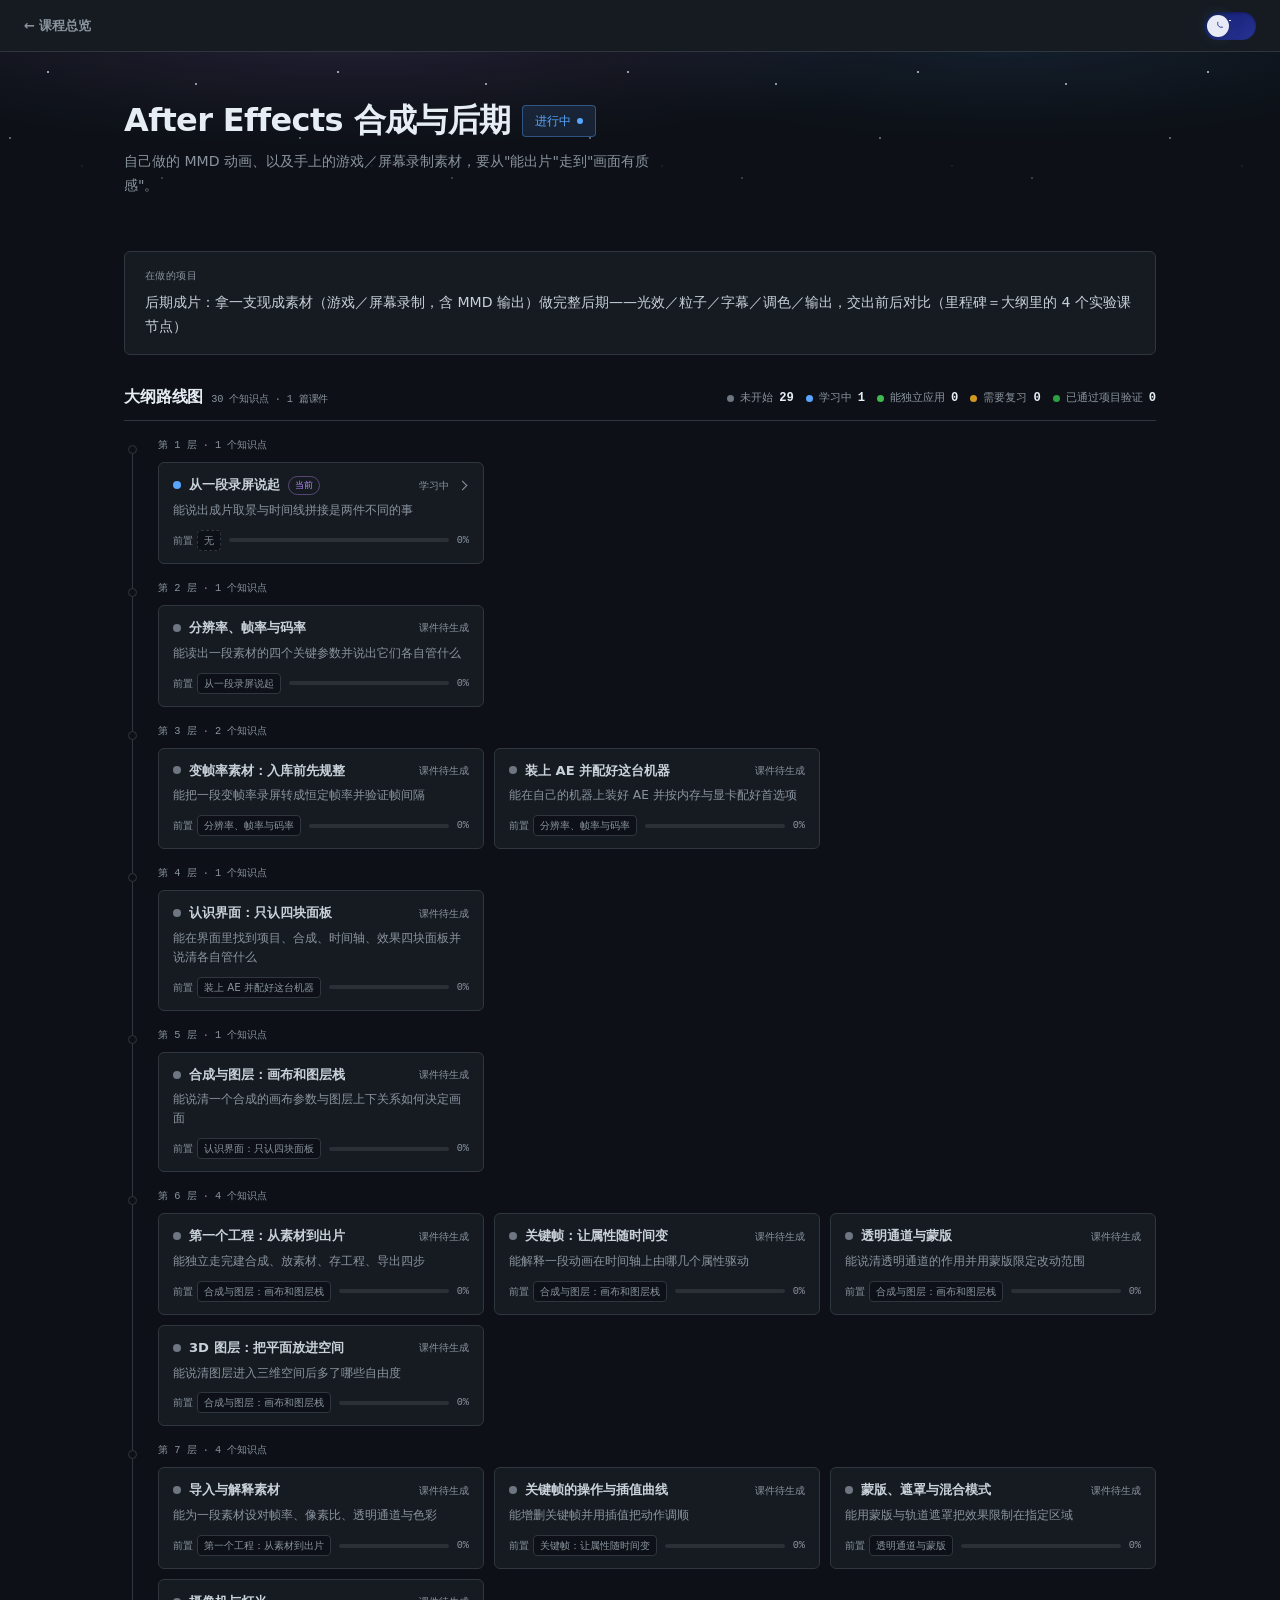
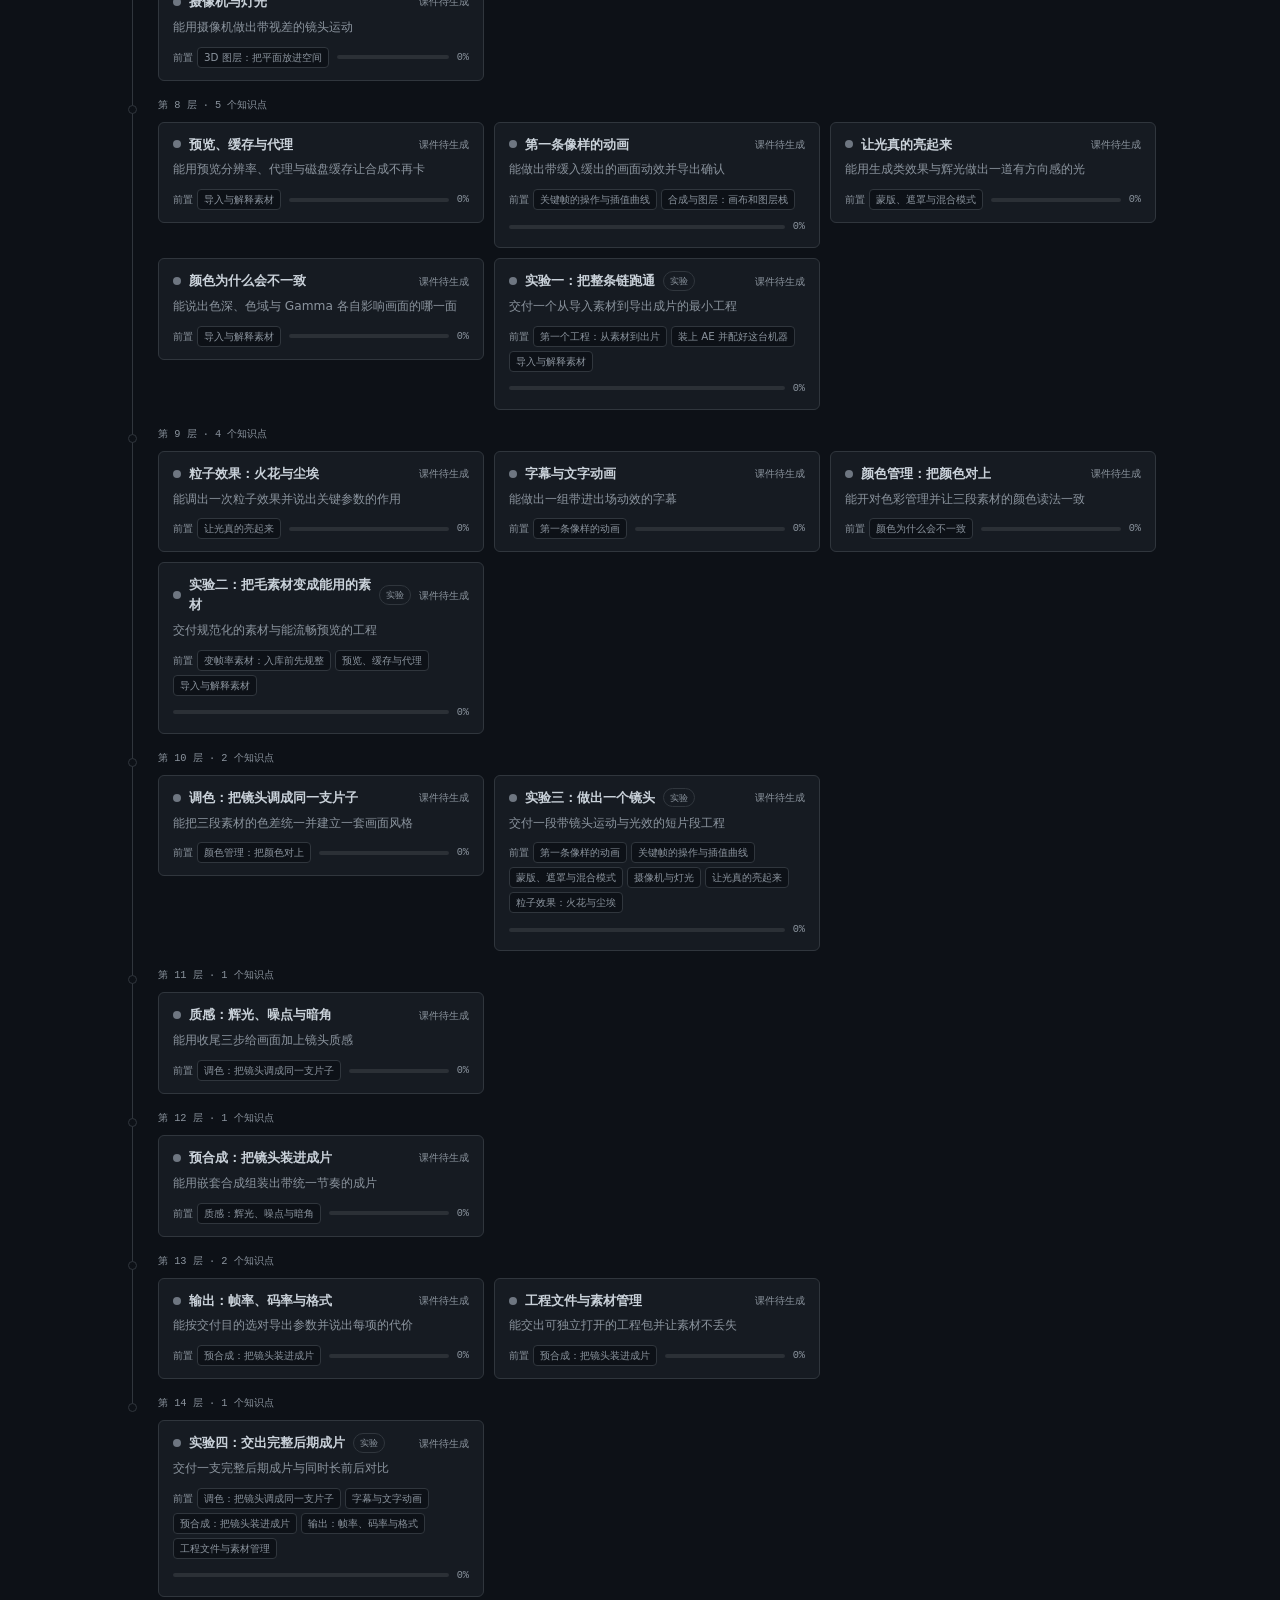
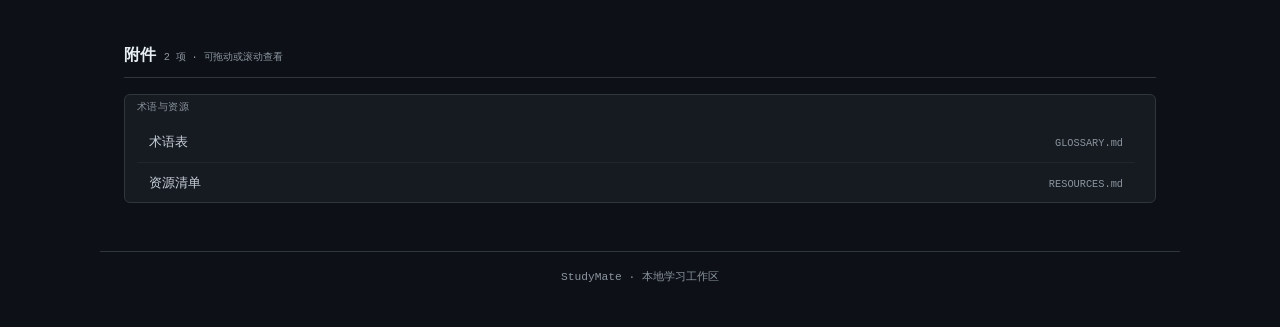
==== commit bb6b078b: "鏇存柊璇句欢 2026-10-08 13:28" ====
--- a/.learning/subjects/after-effects/index.html
+++ b/.learning/subjects/after-effects/index.html
@@ -688,11 +688,20 @@
     <div class="learn-level__body">
       <div class="learn-level__label">第 1 层 · 1 个知识点</div>
       <div class="learn-level__grid">
-<article class="learn-node learn-node--todo" data-id="intro" data-status="未开始" data-mastery="0">
-  <span class="learn-node__row"><span class="learn-node__dot"></span><span class="learn-node__title" title="从一段录屏说起">从一段录屏说起</span><span class="learn-node__nolesson">课件待生成</span></span>
-  <span class="learn-node__objective" title="能说出成片取景与时间线拼接是两件不同的事">能说出成片取景与时间线拼接是两件不同的事</span>
-  <span class="learn-node__foot"><span class="learn-node__prereq">前置 <span class="learn-node__chip learn-node__chip--none">无</span></span><span class="learn-node__mastery"><i style="width:0%"></i></span><span class="learn-node__pct">0%</span></span>
-</article>
+<details class="learn-slot" data-id="intro">
+  <summary class="learn-node learn-node--learning learn-node--expandable">
+    <span class="learn-node__row"><span class="learn-node__dot"></span><span class="learn-node__title" title="从一段录屏说起">从一段录屏说起</span><span class="learn-node__now">当前</span><span class="learn-node__status">学习中</span><span class="learn-node__caret" aria-hidden="true"></span></span>
+    <span class="learn-node__objective" title="能说出成片取景与时间线拼接是两件不同的事">能说出成片取景与时间线拼接是两件不同的事</span>
+    <span class="learn-node__foot"><span class="learn-node__prereq">前置 <span class="learn-node__chip learn-node__chip--none">无</span></span><span class="learn-node__mastery"><i style="width:0%"></i></span><span class="learn-node__pct">0%</span></span>
+  </summary>
+  <div class="learn-node__children">
+    <a class="learn-child" href="lessons/0001-intro.html">
+      <span class="learn-child__dot" aria-hidden="true"></span>
+      <span class="learn-child__no">0001</span>
+      <span class="learn-child__title">从一段录屏说起</span>
+    </a>
+  </div>
+</details>
       </div>
     </div>
   </div>
